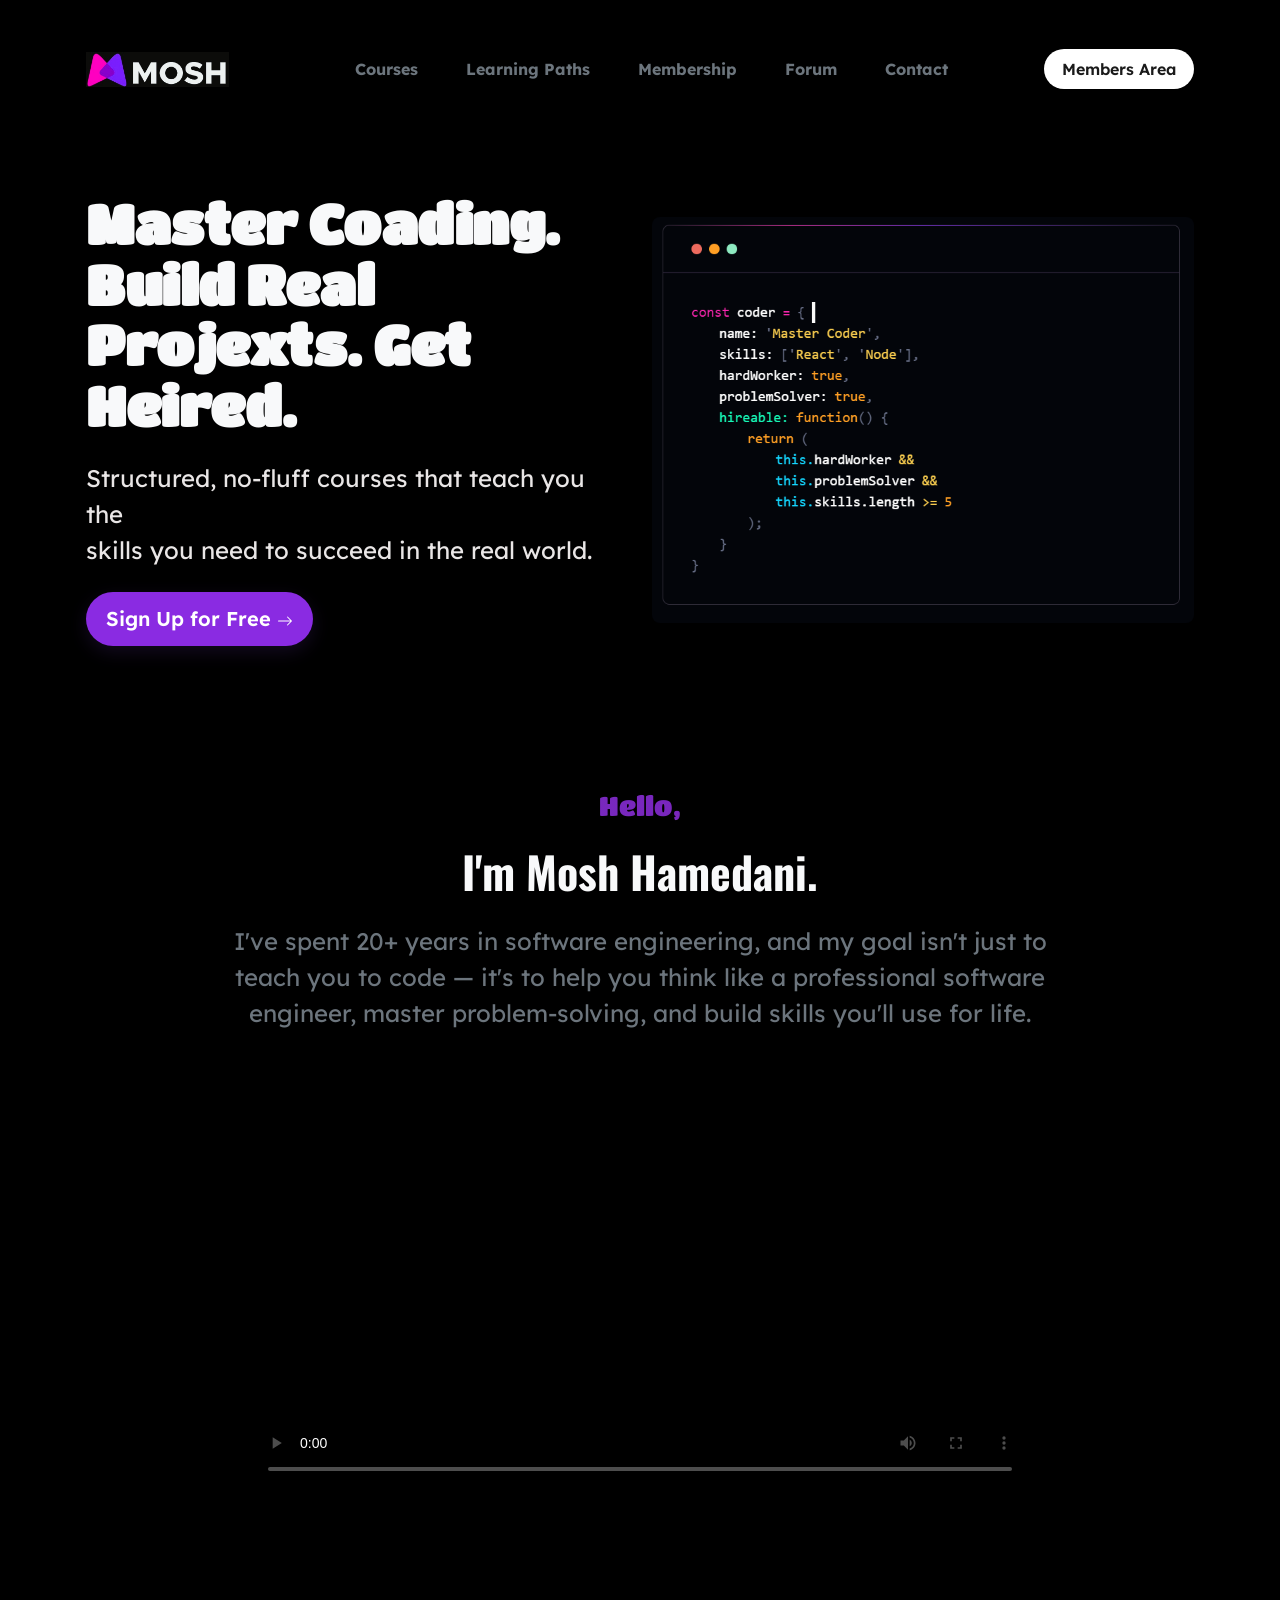
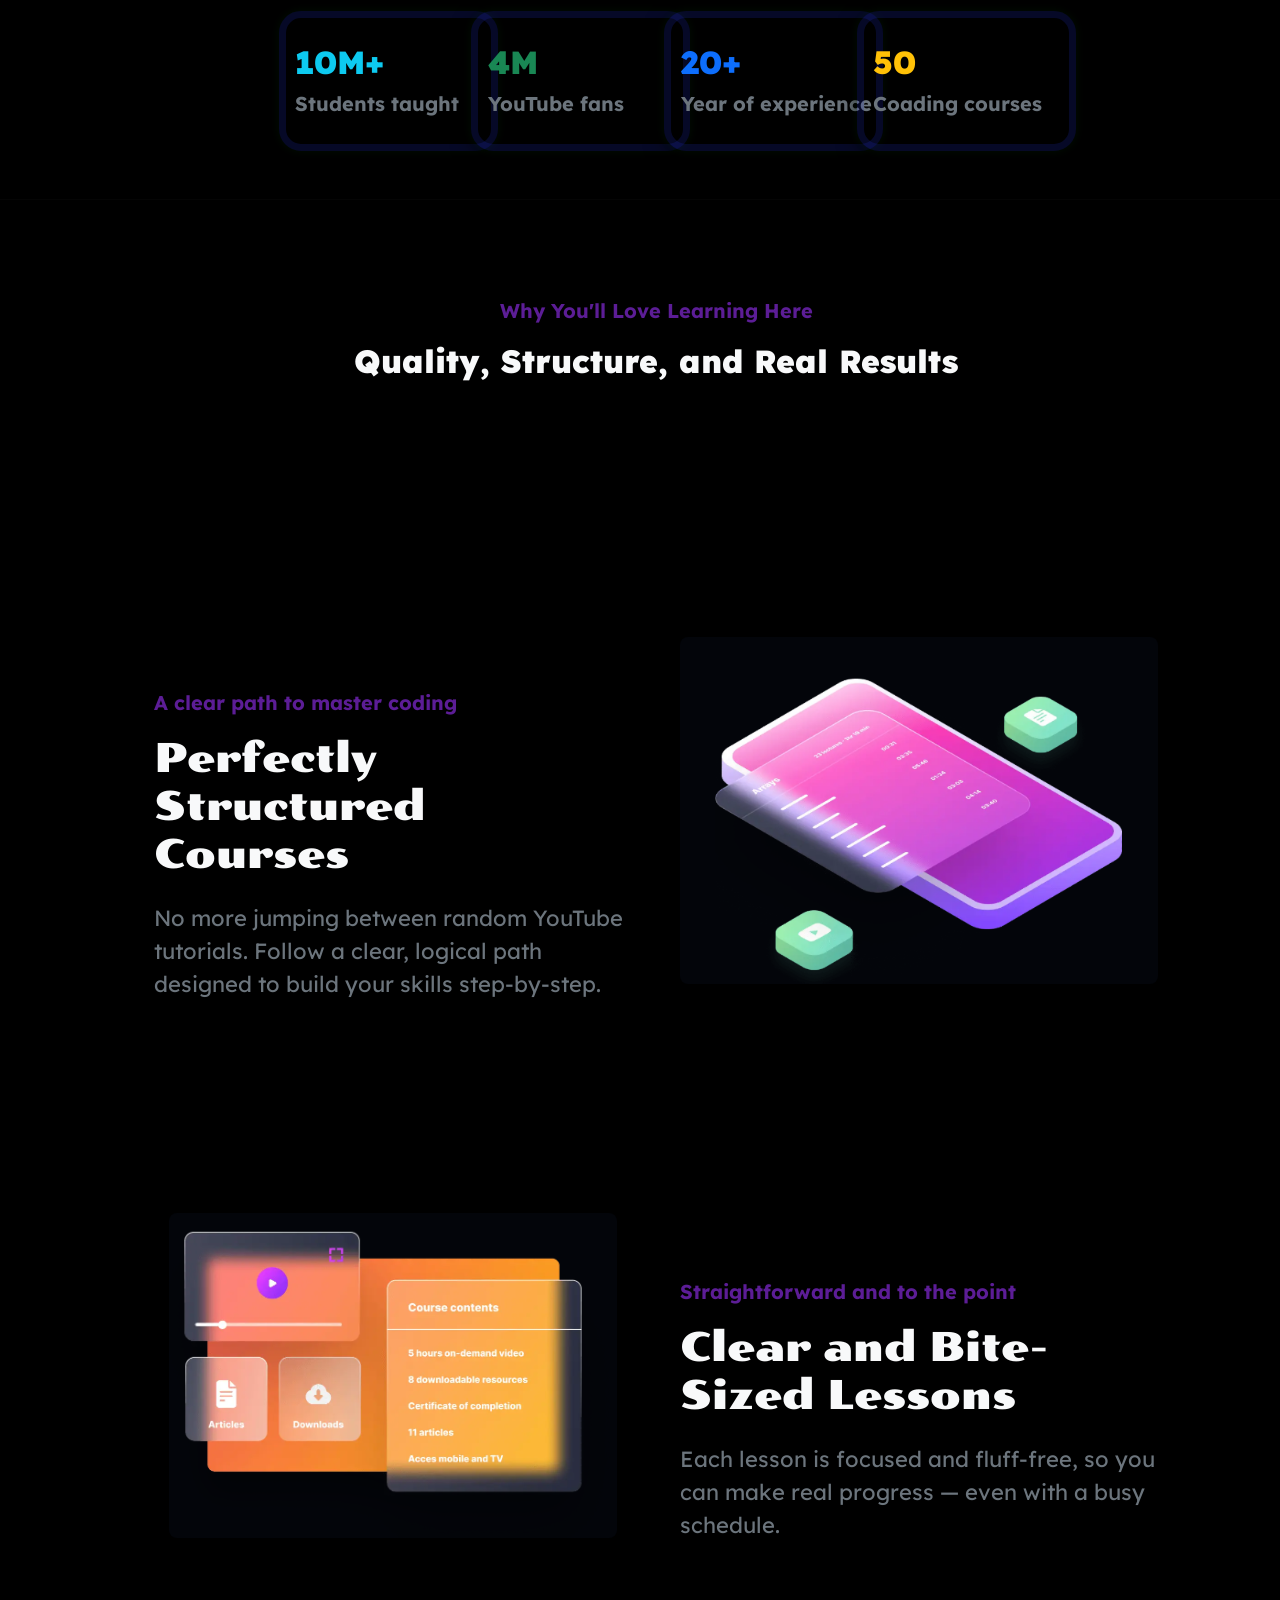
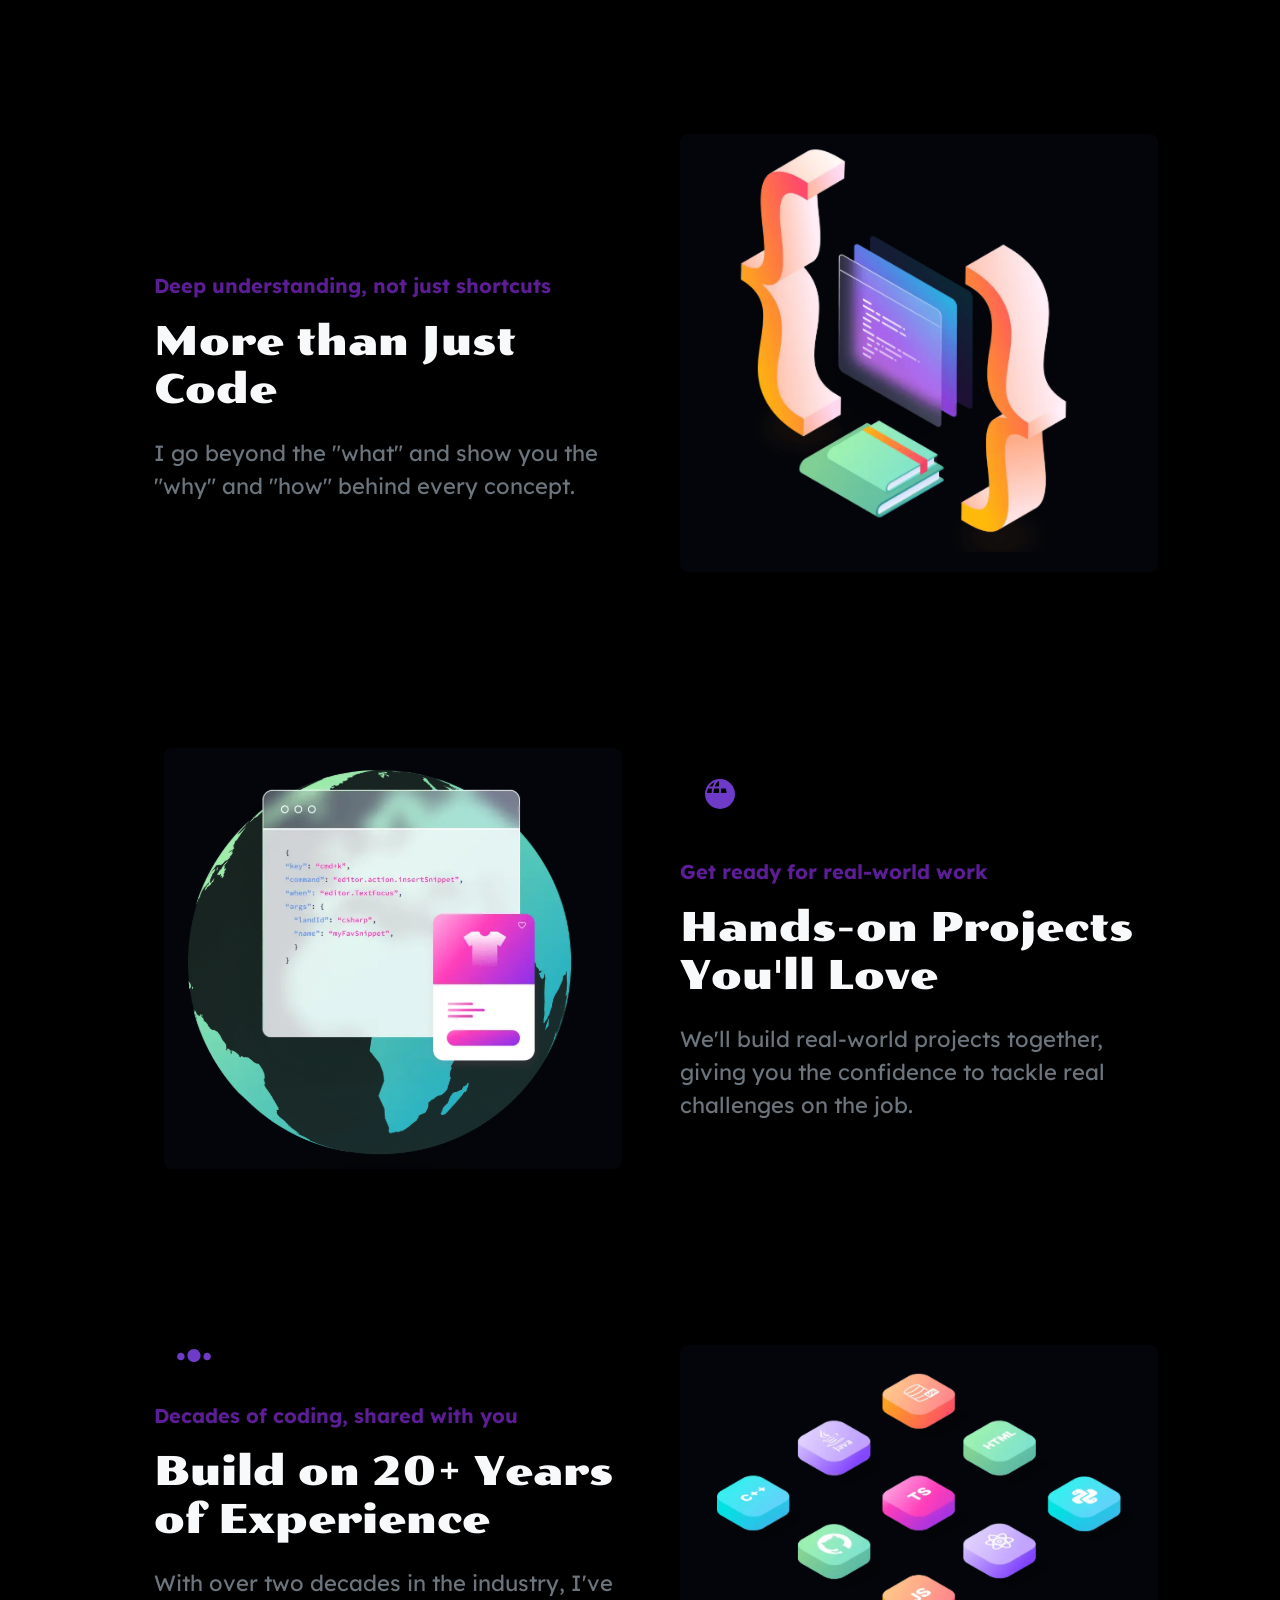
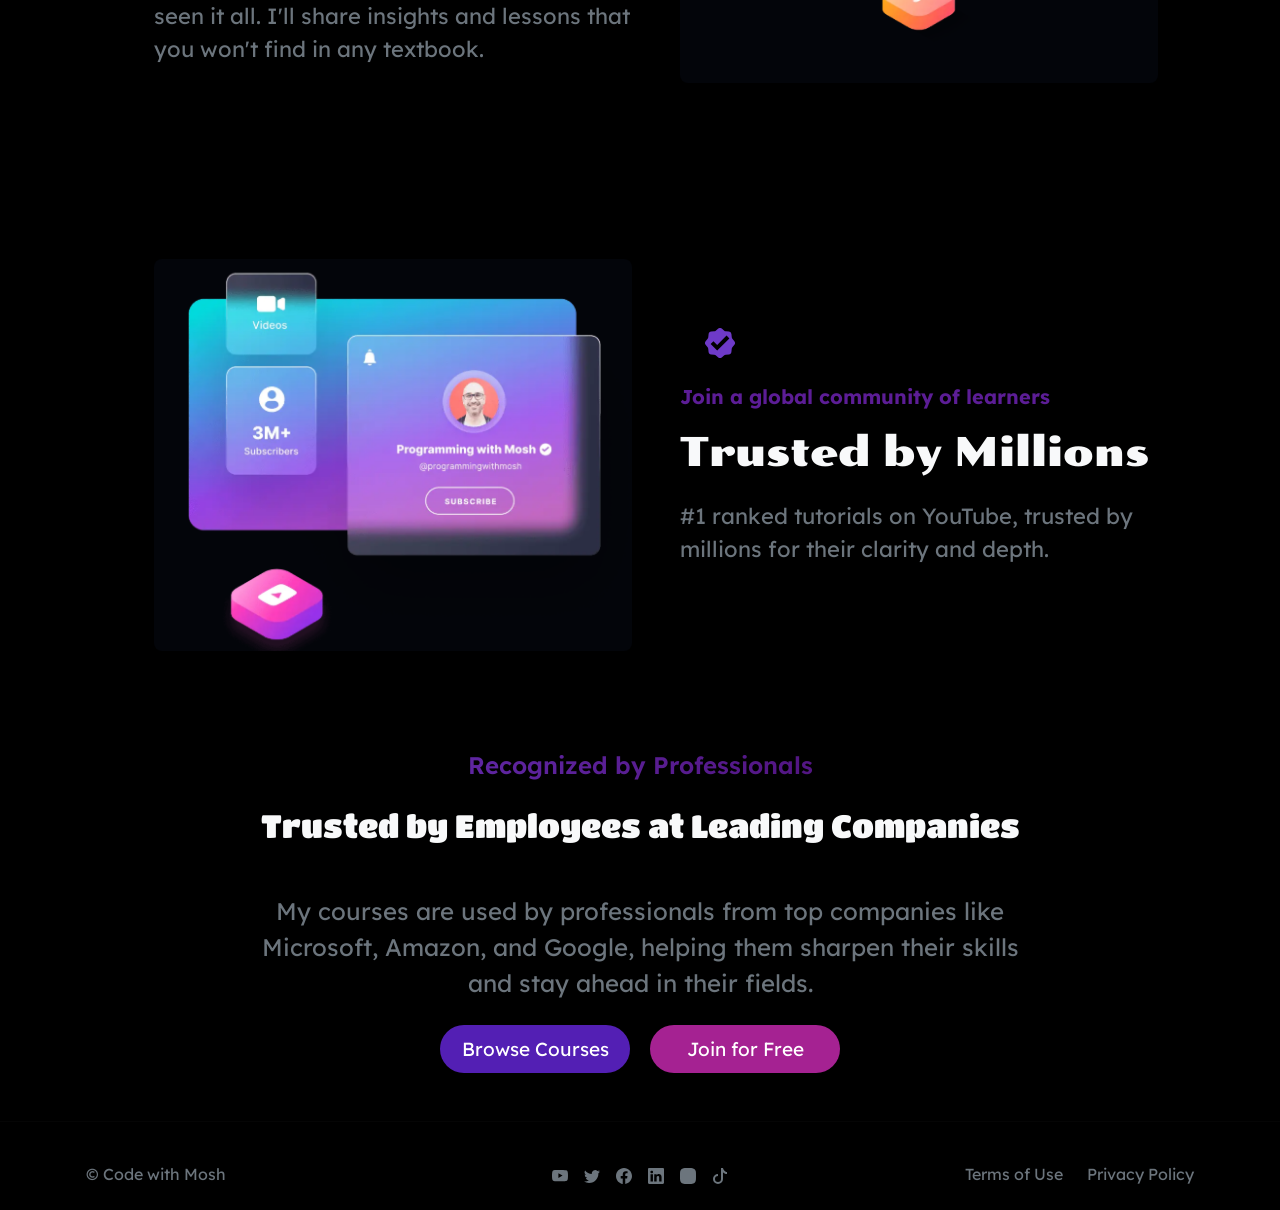
==== index.html @ 3557c69b "add features" ====
<!DOCTYPE html>
<html lang="en">
<head>
    <meta charset="utf-8" />
    <meta name="viewport" content="width=device-width, initial-scale=1" />
    <title>Code with Mosh - Clone</title>

    <link href="https://cdn.jsdelivr.net/npm/bootstrap@5.3.3/dist/css/bootstrap.min.css" rel="stylesheet" />

    <link href="https://fonts.googleapis.com/css2?family=Titan+One&family=Oswald:wght@300;400;600;700&display=swap" rel="stylesheet">
    <link rel="preconnect" href="https://fonts.googleapis.com">
    <link rel="preconnect" href="https://fonts.gstatic.com" crossorigin>
    <link href="https://fonts.googleapis.com/css2?family=Lexend:wght@100..900&display=swap" rel="stylesheet">
    <link rel="preconnect" href="https://fonts.googleapis.com">
    <link rel="preconnect" href="https://fonts.gstatic.com" crossorigin>
    <link href="https://fonts.googleapis.com/css2?family=Poller+One&display=swap" rel="stylesheet">

    <link rel="stylesheet" href="https://cdnjs.cloudflare.com/ajax/libs/animate.css/4.1.1/animate.min.css"/>

    <link rel="stylesheet" href="style.css" />
</head>
<body>
    <div class="site-wrapper">

        <header class="container pt-3">
            <div class="d-flex justify-content-between align-items-center">
                <div id="logo_div">
                    <a href="#"><img src="img/mosh_logo.jpg" alt="Mosh logo" height="35"></a>
                </div>

                <div class="d-none d-lg-flex align-items-center">
                    <nav id="nav_box" aria-label="Main navigation">
                        <ul class="nav gap-3 mb-0">
                            <li class="nav-item"><a class="nav-link text-secondary" href="#">Courses</a></li>
                            <li class="nav-item"><a class="nav-link text-secondary" href="#">Learning Paths</a></li>
                            <li class="nav-item"><a class="nav-link text-secondary" href="#">Membership</a></li>
                            <li class="nav-item"><a class="nav-link text-secondary" href="#">Forum</a></li>
                            <li class="nav-item"><a class="nav-link text-secondary" href="#">Contact</a></li>
                        </ul>
                    </nav>

                    <div class="members-col">
                        <button type="button" class="btn members-btn rounded-pill">Members Area</button>
                    </div>
                </div>

                <button class="navbar-toggler d-lg-none" type="button" data-bs-toggle="offcanvas" data-bs-target="#offcanvasNavbar" aria-controls="offcanvasNavbar" aria-label="Toggle navigation">
                    <span class="navbar-toggler-icon"></span>
                </button>
            </div>
        </header>

        <div class="offcanvas offcanvas-start" tabindex="-1" id="offcanvasNavbar" aria-labelledby="offcanvasNavbarLabel">
            <div class="offcanvas-header">
                <h5 class="offcanvas-title text-light" id="offcanvasNavbarLabel">Navigation</h5>
                <button type="button" class="btn-close btn-close-white" data-bs-dismiss="offcanvas" aria-label="Close"></button>
            </div>
            <div class="offcanvas-body">
                <ul class="navbar-nav justify-content-end flex-grow-1 pe-3">
                    <li class="nav-item"><a class="nav-link" href="#">Courses</a></li>
                    <li class="nav-item"><a class="nav-link" href="#">Learning Paths</a></li>
                    <li class="nav-item"><a class="nav-link" href="#">Membership</a></li>
                    <li class="nav-item"><a class="nav-link" href="#">Forum</a></li>
                    <li class="nav-item"><a class="nav-link" href="#">Contact</a></li>
                    <li class="nav-item mt-3">
                        <button type="button" class="btn members-btn rounded-pill w-100">Members Area</button>
                    </li>
                </ul>
            </div>
        </div>
        <main>
            <section class="container mt-5 pt-4 hero-row">
                <div class="row align-items-center">
                    <div class="col-lg-6 mb-4 mb-lg-0">
                        <h2 class="sec1-text text-light animate__animated animate__fadeInLeft">Master Coading.<br>Build Real<br>Projexts. Get<br>Heired.</h2>
                        <p class="mt-4 para1 ">Structured, no-fluff courses that teach you the <br> skills you need to succeed in the real world.</p>

                        <div class="mt-4 d-flex gap-3">
                            <button type="button" id="btn_1" class="btn btn-primary rounded-pill btn-signup">Sign Up for Free
                                <svg xmlns="http://www.w3.org/2000/svg" width="16" height="16" fill="currentColor" class="bi bi-arrow-right" viewBox="0 0 16 16" aria-hidden="true">
                                    <path fill-rule="evenodd" d="M1 8a.5.5 0 0 1 .5-.5h11.793l-3.147-3.146a.5.5 0 0 1 .708-.708l4 4a.5.5 0 0 1 0 .708l-4 4a.5.5 0 0 1-.708-.708L13.293 8.5H1.5A.5.5 0 0 1 1 8"/>
                                </svg>
                            </button>
                        </div>
                    </div>

                    <div class="col-lg-6 text-center">
                        <img src="img/code_ss.png" class="screenshot img-fluid" alt="Code screenshot">
                    </div>
                </div>
            </section>

            <section class="container my-5">
                <div class="row">
                    <div class="col">
                        <h4 class="text-center mt-5 pt-5">Hello,</h4>
                        <h1 class="text-light text-center mt-4">I'm Mosh Hamedani.</h1>
                        <p class="text-secondary text-center fs-3 mt-4 para2">I've spent 20+ years in software engineering, and my goal isn't just to <br> teach you to code — it's to help you think like a professional software <br> engineer, master problem-solving, and build skills you'll use for life.</p>

                        <div class="row mt-5 pt-4">
                            <div class="col d-flex justify-content-center">
                                <video class="promo-video" controls poster="https://res.cloudinary.com/codewithmosh/image/upload/f_auto,q_auto/v1/promo-videos/mosh-intro-poster">
                                    <source src="https://cdn.codewithmosh.com/video/upload/v1735930863/promo-videos/mosh-intro.mp4" type="video/mp4">
                                    Your browser does not support the video tag.
                                </video>
                            </div>
                        </div>

                        <div class="row mt-5 pt-4 justify-content-center stats-row g-5">
                            <div class="col-6 col-sm-4 col-md-2 text-center">
                                <div class="glow-box mx-auto">
                                    <h2 class="fs-2 mt-4 text-info">10M+</h2>
                                    <p class="fs-5 mb-4 text-secondary fw-bold">Students taught</p>
                                </div>
                            </div>

                            <div class="col-6 col-sm-4 col-md-2 text-center">
                                <div class="glow-box mx-auto">
                                    <h2 class="fs-2 mt-4 text-success">4M</h2>
                                    <p class="fs-5 mb-4  text-secondary fw-bold">YouTube fans</p>
                                </div>
                            </div>

                            <div class="col-6 col-sm-4 col-md-2 text-center">
                                <div class="glow-box mx-auto">
                                    <h2 class="fs-2 mt-4 text-primary">20+</h2>
                                    <p class="fs-6 mb-4 text-secondary fw-bold">Year of experience</p>
                                </div>
                            </div>

                            <div class="col-6 col-sm-4 col-md-2 text-center">
                                <div class="glow-box mx-auto">
                                    <h2 class="fs-2 mt-4 text-warning">50</h2>
                                    <p class="fs-6 mb-4 text-secondary fw-bold">Coading courses</p>
                                </div>
                            </div>
                        </div>
                    </div>
                </div>
            </section>

            <hr>

            <section class="container ps-5">
                <div class="content row mt-5 justify-content-evenly">
                    <div class="col-12 text-center">
                        <p class="text-center mt-5 fs-4 para-card">Why You'll Love Learning Here</p>
                        <h2 class="text-center text-light mb-5 ">Quality, Structure, and Real Results</h2>
                    </div>

                    <div class="row mt-5 pt-5 align-items-center gx-5">
                        <div class="col-md-6">
                            <svg class="icon-lg" viewBox="0 0 16 16" xmlns="http://www.w3.org/2000/svg" aria-hidden="true">
                                <path
                                    d="M2.5 3.5a.5.5 0 0 1 0-1h11a.5.5 0 0 1 0 1h-11zm2-2a.5.5 0 0 1 0-1h7a.5.5 0 0 1 0 1h-7zM0 13a1.5 1.5 0 0 0 1.5 1.5h13A1.5 1.5 0 0 0 16 13V6a1.5 1.5 0 0 0-1.5-1.5h-13A1.5 1.5 0 0 0 0 6v7zm6.258-6.437a.5.5 0 0 1 .507.013l4 2.5a.5.5 0 0 1 0 .848l-4 2.5A.5.5 0 0 1 6 12V7a.5.5 0 0 1 .258-.437z" />
                            </svg>
                            <p class="mt-4 fs-5 para-card">A clear path to master coding</p>
                            <h5 class="text-light mt-3 fs-1">Perfectly Structured Courses</h5>
                            <p class="fs-4 mt-4 text-secondary">
                                No more jumping between random YouTube tutorials. Follow a clear, logical path designed to build your skills step-by-step.
                            </p>
                        </div>

                        <div class="col-md-6 text-center">
                            <img src="img/img_1.png" alt="structured courses" class="img-fluid feature-img">
                        </div>
                    </div>

                    <div class="row mt-5 pt-5 align-items-center gx-5">
                        <div class="col-md-6 text-center">
                            <img src="img/img_2.png" alt="bite-sized lessons" class="img-fluid feature-img">
                        </div>

                        <div class="col-md-6">
                            <svg class="icon-lg" viewBox="0 0 1024 1024" xmlns="http://www.w3.org/2000/svg" aria-hidden="true">
                                <path
                                    d="M512 64C264.6 64 64 264.6 64 512s200.6 448 448 448 448-200.6 448-448S759.4 64 512 64zm176.5 585.7l-28.6 39a7.99 7.99 0 0 1-11.2 1.7L483.3 569.8a7.92 7.92 0 0 1-3.3-6.5V288c0-4.4 3.6-8 8-8h48.1c4.4 0 8 3.6 8 8v247.5l142.6 103.1c3.6 2.5 4.4 7.5 1.8 11.1z" />
                            </svg>
                            <p class="mt-4 fs-5 para-card">Straightforward and to the point</p>
                            <h5 class="text-light mt-3 fs-1">Clear and Bite-Sized Lessons</h5>
                            <p class="fs-4 mt-4 text-secondary">
                                Each lesson is focused and fluff-free, so you can make real progress — even with a busy schedule.
                            </p>
                        </div>
                    </div>

                    <div class="row mt-5 pt-5 align-items-center gx-5">
                        <div class="col-md-6">
                            <svg class="icon-lg" viewBox="0 0 512 512" xmlns="http://www.w3.org/2000/svg" aria-hidden="true">
                                <path
                                    d="M507.73 109.1c-2.24-9.03-13.54-12.09-20.12-5.51l-74.36 74.36-67.88-11.31-11.31-67.88 74.36-74.36c6.62-6.62 3.43-17.9-5.66-20.16-47.38-11.74-99.55.91-136.58 37.93-39.64 39.64-50.55 97.1-34.05 147.2L18.74 402.76c-24.99 24.99-24.99 65.51 0 90.5 24.99 24.99 65.51 24.99 90.5 0l213.21-213.21c50.12 16.71 107.47 5.68 147.37-34.22 37.07-37.07 49.7-89.32 37.91-136.73zM64 472c-13.25 0-24-10.75-24-24 0-13.26 10.75-24 24-24s24 10.74 24 24c0 13.25-10.75 24-24 24z" />
                            </svg>
                            <p class="mt-4 fs-5 para-card">Deep understanding, not just shortcuts</p>
                            <h5 class="text-light mt-3 fs-1">More than Just Code</h5>
                            <p class="fs-4 mt-4 text-secondary">
                                I go beyond the "what" and show you the "why" and "how" behind every concept.
                            </p>
                        </div>

                        <div class="col-md-6 text-center">
                            <img src="img/img_3.png" alt="understanding" class="img-fluid feature-img">
                        </div>
                    </div>

                    <div class="row mt-5 pt-5 align-items-center gx-5">
                        <div class="col-md-6 text-center">
                            <img src="img/img_4.png" alt="hands-on projects" class="img-fluid feature-img">
                        </div>

                        <div class="col-md-6">
                            <svg stroke="currentColor" style="color:rgb(110, 58, 200); width:80px; height:30px;" fill="currentColor"
                                stroke-width="0" viewBox="0 0 16 16" xmlns="http://www.w3.org/2000/svg">
                                <path
                                    d="M0 8a8 8 0 1 1 16 0A8 8 0 0 1 0 8zm7.5-6.923c-.67.204-1.335.82-1.887 1.855A7.97 7.97 0 0 0 5.145 4H7.5V1.077zM4.09 4a9.267 9.267 0 0 1 .64-1.539 6.7 6.7 0 0 1 .597-.933A7.025 7.025 0 0 0 2.255 4H4.09zm-.582 3.5c.03-.877.138-1.718.312-2.5H1.674a6.958 6.958 0 0 0-.656 2.5h2.49zM4.847 5a12.5 12.5 0 0 0-.338 2.5H7.5V5H4.847zM8.5 5v2.5h2.99a12.495 12.495 0 0 0-.337-2.5H8.5z" />
                            </svg>
                            <p class="mt-5 fs-5 para-card">Get ready for real-world work</p>
                            <h5 class="text-light mt-3 fs-1">Hands-on Projects You'll Love</h5>
                            <p class="fs-4 mt-4 text-secondary">
                                We'll build real-world projects together, giving you the confidence to tackle real challenges on the job.
                            </p>
                        </div>
                    </div>

                    <div class="row mt-5 pt-5 align-items-center gx-5">
                        <div class="col-md-6">
                            <svg stroke="currentColor" style="color:rgb(110, 58, 200); width:80px; height:30px;" fill="currentColor"
                                stroke-width="0" viewBox="0 0 640 512" xmlns="http://www.w3.org/2000/svg">
                                <path
                                    d="M96 224c35.3 0 64-28.7 64-64s-28.7-64-64-64-64 28.7-64 64 28.7 64 64 64zm448 0c35.3 0 64-28.7 64-64s-28.7-64-64-64-64 28.7-64 64 28.7 64 64 64zM320 32c61.9 0 112 50.1 112 112s-50.1 112-112 112-112-50.1-112-112S258.1 32 320 32z" />
                            </svg>
                            <p class="mt-4 fs-5 para-card">Decades of coding, shared with you</p>
                            <h5 class="text-light mt-3 fs-1">Build on 20+ Years of Experience</h5>
                            <p class="fs-4 mt-4 text-secondary">
                                With over two decades in the industry, I've seen it all. I'll share insights and lessons that you won't find in any textbook.
                            </p>
                        </div>

                        <div class="col-md-6 text-center">
                            <img src="img/img_5.png" alt="experience" class="img-fluid feature-img">
                        </div>
                    </div>

                    <div class="row mt-5 pt-5 align-items-center gx-5">
                        <div class="col-md-6 text-center">
                            <img src="img/img_6.png" alt="trusted" class="img-fluid feature-img">
                        </div>

                        <div class="col-md-6">
                            <svg stroke="currentColor" fill="currentColor" style="color:rgb(110, 58, 200); width:80px; height:30px;"
                                stroke-width="0" viewBox="0 0 16 16" xmlns="http://www.w3.org/2000/svg">
                                <path fill-rule="evenodd"
                                    d="M15.67 7.066l-1.08-1.34a1.5 1.5 0 0 1-.309-.77l-.19-1.698a1.51 1.51 0 0 0-1.329-1.33l-1.699-.19c-.3-.03-.56-.159-.78-.329L8.945.33a1.504 1.504 0 0 0-1.878 0l-1.34 1.08a1.5 1.5 0 0 1-.77.31l-1.698.19c-.7.08-1.25.63-1.33 1.329l-.19 1.699c-.03.3-.159.56-.329.78L.33 7.055a1.504 1.504 0 0 0 0 1.878l1.08 1.34c.17.22.28.48.31.77l.19 1.698c.08.7.63 1.25 1.329 1.33l1.699.19c.3.03.56.159.78.329l1.339 1.08c.55.439 1.329.439 1.878 0l1.34-1.08c.22-.17.48-.28.77-.31l1.698-.19c.7-.08 1.25-.63 1.33-1.329l.19-1.699c.03-.3.159-.56.329-.78l1.08-1.339a1.504 1.504 0 0 0 0-1.878zM6.5 12.01L3 8.51l1.5-1.5 2 2 5-5L13 5.56l-6.5 6.45z" />
                            </svg>
                            <p class="mt-4 fs-5 para-card">Join a global community of learners</p>
                            <h5 class="text-light mt-3 fs-1">Trusted by Millions</h5>
                            <p class="fs-4 mt-4 text-secondary">
                                #1 ranked tutorials on YouTube, trusted by millions for their clarity and depth.
                            </p>
                        </div>
                    </div>
                </div>
            </section>

            

            <section class="container my-5">
                <div class="row">
                    <div class="col text-center">
                        <p class="text mt-5 fs-4 prof_text">Recognized by Professionals</p>
                        <h3 class="text-light mt-4 fs-2">Trusted by Employees at Leading Companies</h3>
                        <p class="fs-4 mt-5 text-secondary">My courses are used by professionals from top companies like <br> Microsoft, Amazon, and Google, helping them sharpen their skills <br> and stay ahead in their fields.</p>

                        <div class="mt-4">
                            <button type="button" class="btn btn-lg rounded-pill btn_2">Browse Courses</button>
                            <button type="button" class="btn btn-lg rounded-pill btn_3 ms-3">Join for Free</button>
                        </div>
                    </div>
                </div>
            </section>

            <hr class="mt-5">

            <footer class="container py-4">
                <div class="row align-items-center text-center text-md-start">
                    
                    <div class="col-md-4 mb-3 mb-md-0">
                        <a href="#" class="text-secondary text-decoration-none">&copy; Code with Mosh</a>
                    </div>

                    <div class="col-md-4 d-flex justify-content-center align-items-center gap-3 mb-3 mb-md-0">
                        <a href="#" aria-label="YouTube" class="text-secondary">
                            <svg xmlns="http://www.w3.org/2000/svg" width="16" height="16" fill="currentColor" class="bi bi-youtube" viewBox="0 0 16 16">
                                <path d="M8.051 1.999h.089c.822.003 4.987.033 6.11.335a2.01 2.01 0 0 1 1.415 1.42c.101.38.172.883.22 1.402l.01.104.022.26.008.104c.065.914.073 1.77.074 1.957v.075c-.001.194-.01 1.108-.082 2.06l-.008.105-.009.104c-.05.572-.124 1.14-.235 1.558a2.01 2.01 0 0 1-1.415 1.42c-1.16.312-5.569.334-6.18.335h-.142c-.309 0-1.587-.006-2.927-.052l-.17-.006-.087-.004-.171-.007-.171-.007c-1.11-.049-2.167-.128-2.654-.26a2.01 2.01 0 0 1-1.415-1.419c-.111-.417-.185-.986-.235-1.558L.09 9.82l-.008-.104A31 31 0 0 1 0 7.68v-.123c.002-.215.01-.958.064-1.778l.007-.103.003-.052.008-.104.022-.26.01-.104c.048-.519.119-1.023.22-1.402a2.01 2.01 0 0 1 1.415-1.42c.487-.13 1.544-.21 2.654-.26l.17-.007.172-.006.086-.003.171-.007A100 100 0 0 1 7.858 2zM6.4 5.209v4.818l4.157-2.408z"/>
                            </svg>
                        </a>

                        <a href="#" aria-label="Twitter" class="text-secondary">
                            <svg xmlns="http://www.w3.org/2000/svg" width="16" height="16" fill="currentColor" class="bi bi-twitter" viewBox="0 0 16 16">
                                <path d="M5.026 15c6.038 0 9.341-5.003 9.341-9.334q.002-.211-.006-.422A6.7 6.7 0 0 0 16 3.542a6.7 6.7 0 0 1-1.889.518 3.3 3.3 0 0 0 1.447-1.817 6.5 6.5 0 0 1-2.087.793A3.286 3.286 0 0 0 7.875 6.03a9.32 9.32 0 0 1-6.767-3.429 3.29 3.29 0 0 0 1.018 4.382A3.3 3.3 0 0 1 .64 6.575v.045a3.29 3.29 0 0 0 2.632 3.218 3.2 3.2 0 0 1-.865.115 3 3 0 0 1-.614-.057 3.28 3.28 0 0 0 3.067 2.277A6.6 6.6 0 0 1 .78 13.58a6 6 0 0 1-.78-.045A9.34 9.34 0 0 0 5.026 15"/>
                            </svg>
                        </a>

                        <a href="#" aria-label="Facebook" class="text-secondary">
                            <svg xmlns="http://www.w3.org/2000/svg" width="16" height="16" fill="currentColor" class="bi bi-facebook" viewBox="0 0 16 16">
                                <path d="M16 8.049c0-4.446-3.582-8.05-8-8.05C3.58 0-.002 3.603-.002 8.05c0 4.017 2.926 7.347 6.75 7.951v-5.625h-2.03V8.05H6.75V6.275c0-2.017 1.195-3.131 3.022-3.131.876 0 1.791.157 1.791.157v1.98h-1.009c-.993 0-1.303.621-1.303 1.258v1.51h2.218l-.354 2.326H9.25V16c3.824-.604 6.75-3.934 6.75-7.951"/>
                            </svg>
                        </a>

                        <a href="#" aria-label="LinkedIn" class="text-secondary">
                            <svg xmlns="http://www.w3.org/2000/svg" width="16" height="16" fill="currentColor" class="bi bi-linkedin" viewBox="0 0 16 16">
                                <path d="M0 1.146C0 .513.526 0 1.175 0h13.65C15.474 0 16 .513 16 1.146v13.708c0 .633-.526 1.146-1.175 1.146H1.175C.526 16 0 15.487 0 14.854zm4.943 12.248V6.169H2.542v7.225zm-1.2-8.212c.837 0 1.358-.554 1.358-1.248-.015-.709-.52-1.248-1.342-1.248S2.4 3.226 2.4 3.934c0 .694.521 1.248 1.327 1.248zm4.908 8.212V9.359c0-.216.016-.432.08-.586.173-.431.568-.878 1.232-.878.869 0 1.216.662 1.216 1.634v3.865h2.401V9.25c0-2.22-1.184-3.252-2.764-3.252-1.274 0-1.845.7-2.165 1.193v.025h-.016l.016-.025V6.169h-2.4c.03.678 0 7.225 0 7.225z"/>
                            </svg>
                        </a>

                        <a href="#" aria-label="Instagram" class="text-secondary">
                            <svg xmlns="http://www.w3.org/2000/svg" width="16" height="16" fill="currentColor" class="bi bi-instagram" viewBox="0 0 16 16">
                                <path d="M8 0C5.829 0 5.556.01 4.703.048 3.85.088 3.269.222 2.76.42a3.9 3.9 0 0 0-1.417.923A3.9 3.9 0 0 0 .42 2.76C.222 3.268.087 3.85.048 4.7.01 5.555 0 5.827 0 8.001c0 2.172.01 2.444.048 3.297.04.852.174 1.433.372 1.942.205.526.478.972.923 1.417.444.445.89.719 1.416.923.51.198 1.09.333 1.942.372C5.555 15.99 5.827 16 8 16s2.444-.01 3.298-.048c.851-.04 1.434-.174 1.943-.372a3.9 3.9 0 0 0 1.416-.923c.445-.445.718-.891.923-1.417.197-.509.332-1.09.372-1.942C15.99 10.445 16 10.173 16 8s-.01-2.445-.048-3.299c-.04-.851-.175-1.433-.372-1.941a3.9 3.9 0 0 0-.923-1.417A3.9 3.9 0 0 0 13.24.42c-.51-.198-1.092-.333-1.943-.372C10.443.01 10.172 0 7.998 0z"/>
                            </svg>
                        </a>

                        <a href="#" aria-label="TikTok" class="text-secondary">
                            <svg xmlns="http://www.w3.org/2000/svg" width="16" height="16" fill="currentColor" class="bi bi-tiktok" viewBox="0 0 16 16">
                                <path d="M9 0h1.98c.144.715.54 1.617 1.235 2.512C12.895 3.389 13.797 4 15 4v2c-1.753 0-3.07-.814-4-1.829V11a5 5 0 1 1-5-5v2a3 3 0 1 0 3 3z"/>
                            </svg>
                        </a>
                    </div>

                    <div class="col-md-4 d-flex justify-content-center justify-content-md-end gap-4 footer-links">
                        <a href="#" class="text-secondary text-decoration-none">Terms of Use</a>
                        <a href="#" class="text-secondary text-decoration-none">Privacy Policy</a>
                    </div>

                </div>
            </footer>


        </main>
    </div>

    <script src="https://cdn.jsdelivr.net/npm/bootstrap@5.3.3/dist/js/bootstrap.bundle.min.js"></script>
</body>
</html>
---- style.css ----
* {
  box-sizing: border-box;
  margin: 0;
  padding: 0;
}

:root {
  --bg: #000;
  --muted: #9a9a9a;
  --accent: #6e3ac8;
  --accent-2: #00ffff;
  --btn-1: blueviolet;
  --text: #ffffff;
}

body {
  background-color: var(--bg);
  color: var(--text);
  line-height: 1.5;
  -webkit-font-smoothing: antialiased;
  -moz-osx-font-smoothing: grayscale;
  overflow-x: hidden;
  animation: fadeIn 1s ease-in-out;
  font-family: "Lexend", sans-serif;
}

.container {
  padding-left: 1rem;
  padding-right: 1rem;
}

header.container {
  padding-top: 1.5rem !important;
}

#logo_div {
  height: 90px;
  display: flex;
  align-items: center;
  animation: slideDown 1s ease-in-out;
}

#nav_box .nav-link {
  color: #c9c0c0;
  text-decoration: none;
  font-weight: 700;
  position: relative;
  transition: color 0.3s ease;
  animation: fadeIn 1.2s ease-in-out;
}

#nav_box .nav-link::after {
  content: "";
  position: absolute;
  left: 0;
  bottom: -4px;
  width: 0%;
  height: 2px;
  background-color: #00ffff;
  transition: width 0.3s ease;
  box-shadow: 0 0 8px #00ffff;
}

#nav_box .nav-link:hover {
  color: #e0f0f0;
  text-shadow: 0 0 8px #00ffff;
}

#nav_box .nav-link:hover::after {
  width: 100%;
}

.members-col {
  margin-left: 80px;
  display: flex;
  justify-content: flex-end;
  align-items: center;
}

.members-btn {
  background: #fff;
  color: #1a1a1a;
  border: none;
  padding: 8px 18px;
  font-weight: 600;
  border-radius: 6px;
  transition: all 0.3s ease;
}

.members-btn:hover {
  background-color: var(--btn-1);
  color: #fff;
  transform: translateY(-3px);
  box-shadow: 0 6px 18px rgba(106, 58, 175, 0.4);
}

/* --- Mobile Nav Toggle (Appears below 992px) --- */
.navbar-toggler {
  border-color: rgba(255, 255, 255, 0.1);
}
.navbar-toggler-icon {
  background-image: url("data:image/svg+xml,%3csvg xmlns='http://www.w3.org/2000/svg' viewBox='0 0 30 30'%3e%3cpath stroke='rgba%28255, 255, 255, 0.5%29' stroke-linecap='round' stroke-miterlimit='10' stroke-width='2' d='M4 7h22M4 15h22M4 23h22'/%3e%3c/svg%3e");
}
/* Style for offcanvas menu on mobile */
.offcanvas {
  background-color: var(--bg);
  border-right: 1px solid rgba(255, 255, 255, 0.1);
}
.offcanvas-header {
  border-bottom: 1px solid rgba(255, 255, 255, 0.1);
}
.offcanvas-body .nav-link {
  font-size: 1.25rem;
  padding: 0.75rem 0;
  color: #c9c0c0;
}
.offcanvas-body .nav-link:hover {
  color: var(--accent-2);
}


/* ---------- Hero ---------- */
.hero-row {
  padding-top: 2rem !important; 
}

.sec1-text {
  /* Using clamp for responsive font size: min 30px, ideal 7vw, max 55px */
  font-size: clamp(30px, 7vw, 55px);
  font-family: "Titan One", sans-serif;
  line-height: 1.1;
  letter-spacing: -0.5px;
  /* Adjusting align on small screens */
  text-align: center;
}
/* Override alignment for larger screens */
@media (min-width: 992px) {
  .sec1-text {
    text-align: left;
  }
}

.para1 {
  color: rgb(233, 230, 230);
  /* Using clamp for responsive font size: min 18px, ideal 2vw, max 24px */
  font-size: clamp(18px, 2vw, 24px);
  animation: fadeInUp 1.4s ease-in-out;
  max-width: 700px;
  /* Adjusting align on small screens */
  text-align: center;
  margin: 0.5rem auto 1rem auto; /* Center on mobile */
}
/* Override alignment for larger screens */
@media (min-width: 992px) {
  .para1 {
    text-align: left;
    margin-left: 0;
    margin-right: 0;
  }
}

/* Center buttons on small screens */
.hero-row .d-flex.gap-3 {
  justify-content: center;
}
@media (min-width: 992px) {
  .hero-row .d-flex.gap-3 {
    justify-content: flex-start;
  }
}


#btn_1,
.btn-signup {
  background-color: var(--btn-1);
  color: #fff;
  border: none;
  padding: 12px 20px;
  font-weight: 600;
  border-radius: 6px;
  box-shadow: 0 6px 18px rgba(106, 58, 175, 0.18);
  transition: transform 0.18s ease, box-shadow 0.18s ease;
  font-size: clamp(16px, 4vw, 20px); /* Responsive button text */
}

#btn_1:hover,
.btn-signup:hover {
  transform: translateY(-3px);
  box-shadow: 0 14px 30px rgba(106, 58, 175, 0.28);
}

/* ---------- Screenshot Image ---------- */
.screenshot {
  max-width: 100%;
  height: auto;
  border-radius: 8px;
  box-shadow: 0 8px 30px rgba(0, 0, 0, 0.6);
  animation: floatImg 5s ease-in-out infinite;
  margin-top: 2rem; /* Add space between text and image on mobile */
}
@media (min-width: 992px) {
    .screenshot {
        margin-top: 0;
    }
}

/* floating animation */
@keyframes floatImg {
  0%, 100% { transform: translateY(0px); }
  50% { transform: translateY(-10px); }
}

/* ---------- Headings ---------- */
h4 {
  background: linear-gradient(to right, #6d38c4, #8416b6);
  -webkit-background-clip: text;
  -webkit-text-fill-color: transparent;
  font-family: "Titan One", sans-serif;
  /* Responsive h4 */
  font-size: clamp(20px, 4vw, 27px);
  animation: fadeIn 1.2s ease-in-out;
}

h1 {
  /* Responsive h1 */
  font-size: clamp(32px, 5vw, 44px);
  font-weight: 800;
  font-family: "Oswald", sans-serif;
  animation: fadeInUp 1s ease-in-out;
}

.para2 {
  /* Responsive para2 */
  font-size: clamp(18px, 2.5vw, 24px) !important;
}

/* ---------- Video ---------- */
.promo-video {
  width: 90%; /* Increased size on small screens */
  max-width: 900px;
  height: auto;
  border-radius: 8px;
  box-shadow: 0 12px 40px rgba(0, 0, 0, 0.6);
  animation: fadeInUp 1.2s ease-in-out;
}
@media (min-width: 992px) {
    .promo-video {
        width: 70%; /* Back to 70% on larger screens */
    }
}


/* ---------- Glow Boxes (Stats) ---------- */
.stats-row {
  --bs-gutter-x: 1.5rem; /* Reduce gutter for small devices */
  --bs-gutter-y: 2rem;
}
@media (min-width: 768px) {
    .stats-row {
        --bs-gutter-x: 3rem; /* Increase gutter for medium devices */
        --bs-gutter-y: 3rem;
    }
}
@media (min-width: 992px) {
    .stats-row {
        --bs-gutter-x: 3rem; /* Maintain large gutter */
        --bs-gutter-y: 3rem;
    }
}


.glow-box {
  width: 100%; /* Full width in its column on mobile */
  height: 130px;
  border-radius: 18px;
  border: 4px solid rgba(33, 162, 89, 0.2);
  box-shadow: 0 0 10px rgba(0, 255, 38, 0.06), 0 6px 20px rgba(0, 0, 0, 0.6);
  display: flex;
  flex-direction: column;
  justify-content: center;
  align-items: flex-start;
  padding-left: 1.5rem; /* Reduced padding for smaller boxes */
  transition: all 0.4s ease;
}
/* Revert to desktop size/style on larger screens */
@media (min-width: 768px) {
    .glow-box {
        width: 219px;
        height: 140px;
        border-radius: 22px;
        border: 7px solid rgba(33, 49, 196, 0.2);
        padding-left: 0.6rem;
    }
}


.glow-box h2 {
    font-size: clamp(24px, 4vw, 32px) !important;
    margin-top: 0.5rem !important;
}

.glow-box p {
    font-size: clamp(14px, 2.5vw, 20px) !important;
    margin-bottom: 0.5rem !important;
}

.glow-box:hover {
  animation: glowPulse 0.8s ease-in-out forwards;
}

@keyframes glowPulse {
  0% {
    box-shadow: 0 0 8px rgba(0, 255, 255, 0.08), 0 6px 18px rgba(0, 0, 0, 0.5);
    transform: translateY(0);
  }
  100% {
    box-shadow: 0 0 28px rgba(0, 255, 255, 0.22), 0 12px 40px rgba(0, 0, 0, 0.55);
    transform: translateY(-6px);
  }
}

/* ---------- Buttons CTA ---------- */
.btn_2, .btn_3 {
  /* Responsive button font size */
  font-size: clamp(16px, 3.5vw, 19px);
  width: clamp(140px, 40%, 190px); /* Responsive width: min 140px, max 180px */
  color: #fff;
  border: none;
  padding: 10px 18px;
  border-radius: 6px;
  transition: transform .18s ease, box-shadow .18s ease;
}

.btn_2 {
  background-color: rgb(83, 31, 180);
}
.btn_3 {
  background-color: rgb(165, 34, 146);
}

.btn_2:hover {
  transform: translateY(-3px);
  background-color: #6d38c4;
  box-shadow: 0 6px 18px rgba(106, 58, 175, 0.4);
}
.btn_3:hover {
  transform: translateY(-3px);
  background-color: rgb(197, 34, 172);
  box-shadow: 0 6px 18px rgba(197, 34, 172, 0.4);
}
/* Adjust margin for mobile button stacking */
@media (max-width: 576px) {
    .btn_2, .btn_3 {
        width: 100%;
    }
    .btn_3 {
        margin-left: 0 !important;
        margin-top: 10px; /* Space between stacked buttons */
    }
    .my-5 .col .mt-4 {
        display: flex;
        flex-direction: column;
        align-items: center;
    }
}


/* ---------- Content / Features ---------- */
.content {
    /* Use gap for spacing between rows/cols on small screens */
    row-gap: 5rem;
}

.ps-5 {
    padding-left: 1rem !important; /* Reduce excessive left padding */
}
@media (min-width: 768px) {
    .ps-5 {
        padding-left: 3rem !important;
    }
}

.para-card {
  color: rgb(92, 29, 150);
  animation: fadeInUp 1.4s ease-in-out;
  font-weight: 700;
  /* Responsive font size */
  font-size: clamp(16px, 2vw, 20px) !important;
}

h2 {
  font-family: "Lexend", sans-serif;
  font-weight: 900;
}
h5 {
  font-family: "Poller One", sans-serif;
  /* Responsive h5 */
  font-size: clamp(28px, 4vw, 40px) !important;
}
.prof_text {
  background: linear-gradient(to right, #6d38c4, #440360);
  -webkit-background-clip: text;
  -webkit-text-fill-color: transparent;
  font-weight: 600;
}
h3 {
  font-weight: 400;
  font-family: "Titan One", sans-serif;
  /* Responsive h3 */
  font-size: clamp(24px, 4vw, 32px);
}
/* Responsive feature text */
.row .col-md-6 p.fs-4 {
    font-size: clamp(16px, 2.5vw, 22px) !important;
}

.feature-img {
  max-width: 100%;
  border-radius: 8px;
  box-shadow: 0 10px 30px rgba(0, 0, 0, 0.6);
  animation: floatImg 6s ease-in-out infinite;
  margin-top: 2rem; /* Add margin on mobile when image is on top */
}

/* Reverse order for even rows on smaller screens for better flow */
@media (max-width: 767.98px) {
    /* Feature 2, 4, 6 - the rows where the image is first on desktop */
    .content > .row:nth-child(even) .col-md-6:first-child {
        order: 2;
    }
    .content > .row:nth-child(even) .col-md-6:last-child {
        order: 1;
    }
    .feature-img {
        margin-top: 0; /* Remove margin when image is on the bottom */
        margin-bottom: 2rem;
    }
}
@media (min-width: 768px) {
    .feature-img {
        margin-top: 0;
    }
}

/* icons */
.icon-lg {
  color: rgb(110, 58, 200);
  width: clamp(40px, 8vw, 60px); /* Responsive icon size */
  height: clamp(40px, 8vw, 60px);
  transition: transform 0.5s ease, filter 0.5s ease;
  animation: fadeIn 1.4s ease-in-out;
}

.icon-lg:hover {
  transform: scale(1.1) rotate(10deg);
  filter: drop-shadow(0 0 10px rgba(110, 58, 200, 0.7));
}

/* hr */
hr {
  opacity: 0.5;
  color: darkgray;
  width: 100%;
  margin-top: 40px;
  border: none;
  height: 1px;
  background: rgba(255,255,255,0.04);
}

/* footer */
.footer-links {
    flex-direction: column;
    align-items: center;
    gap: 0.5rem !important;
}
@media (min-width: 768px) {
    .footer-links {
        flex-direction: row;
        align-items: center;
        gap: 1.5rem !important;
    }
}

footer a {
  color: var(--muted);
  text-decoration: none;
  transition: color 0.3s ease;
}

footer a:hover {
  color: #fff;
}

/* ---------- Animations (Unchanged) ---------- */
@keyframes fadeIn {
  0% { opacity: 0; transform: translateY(10px); }
  100% { opacity: 1; transform: translateY(0); }
}
@keyframes fadeInUp {
  0% { opacity: 0; transform: translateY(40px); }
  100% { opacity: 1; transform: translateY(0); }
}
@keyframes slideDown {
  0% { transform: translateY(-30px); opacity: 0; }
  100% { transform: translateY(0); opacity: 1; }
}

/* ---------- Media Queries (Cleaned up) ---------- */

/* Tablets / Medium Devices (Bootstrap md breakpoint) */
@media (max-width: 991.98px) {
    /* Main Nav is hidden, replaced by button */
    #nav_box {
        display: none !important;
    }
    /* Logo and Button for Header */
    header .d-flex {
        justify-content: space-between;
    }
    .members-col {
        margin-left: 0;
        /* Hiding member button on small screens to reduce clutter, relying on offcanvas */
        display: none !important; 
    }
}

/* Small Devices (Bootstrap sm breakpoint) */
@media (max-width: 575.98px) {
    /* Footer stacking */
    .footer-links {
        justify-content: center !important;
    }
    /* Logo position */
    #logo_div {
        justify-content: center;
    }
    .hero-row .d-flex.gap-3 {
        flex-direction: column;
        gap: 10px !important;
    }
}
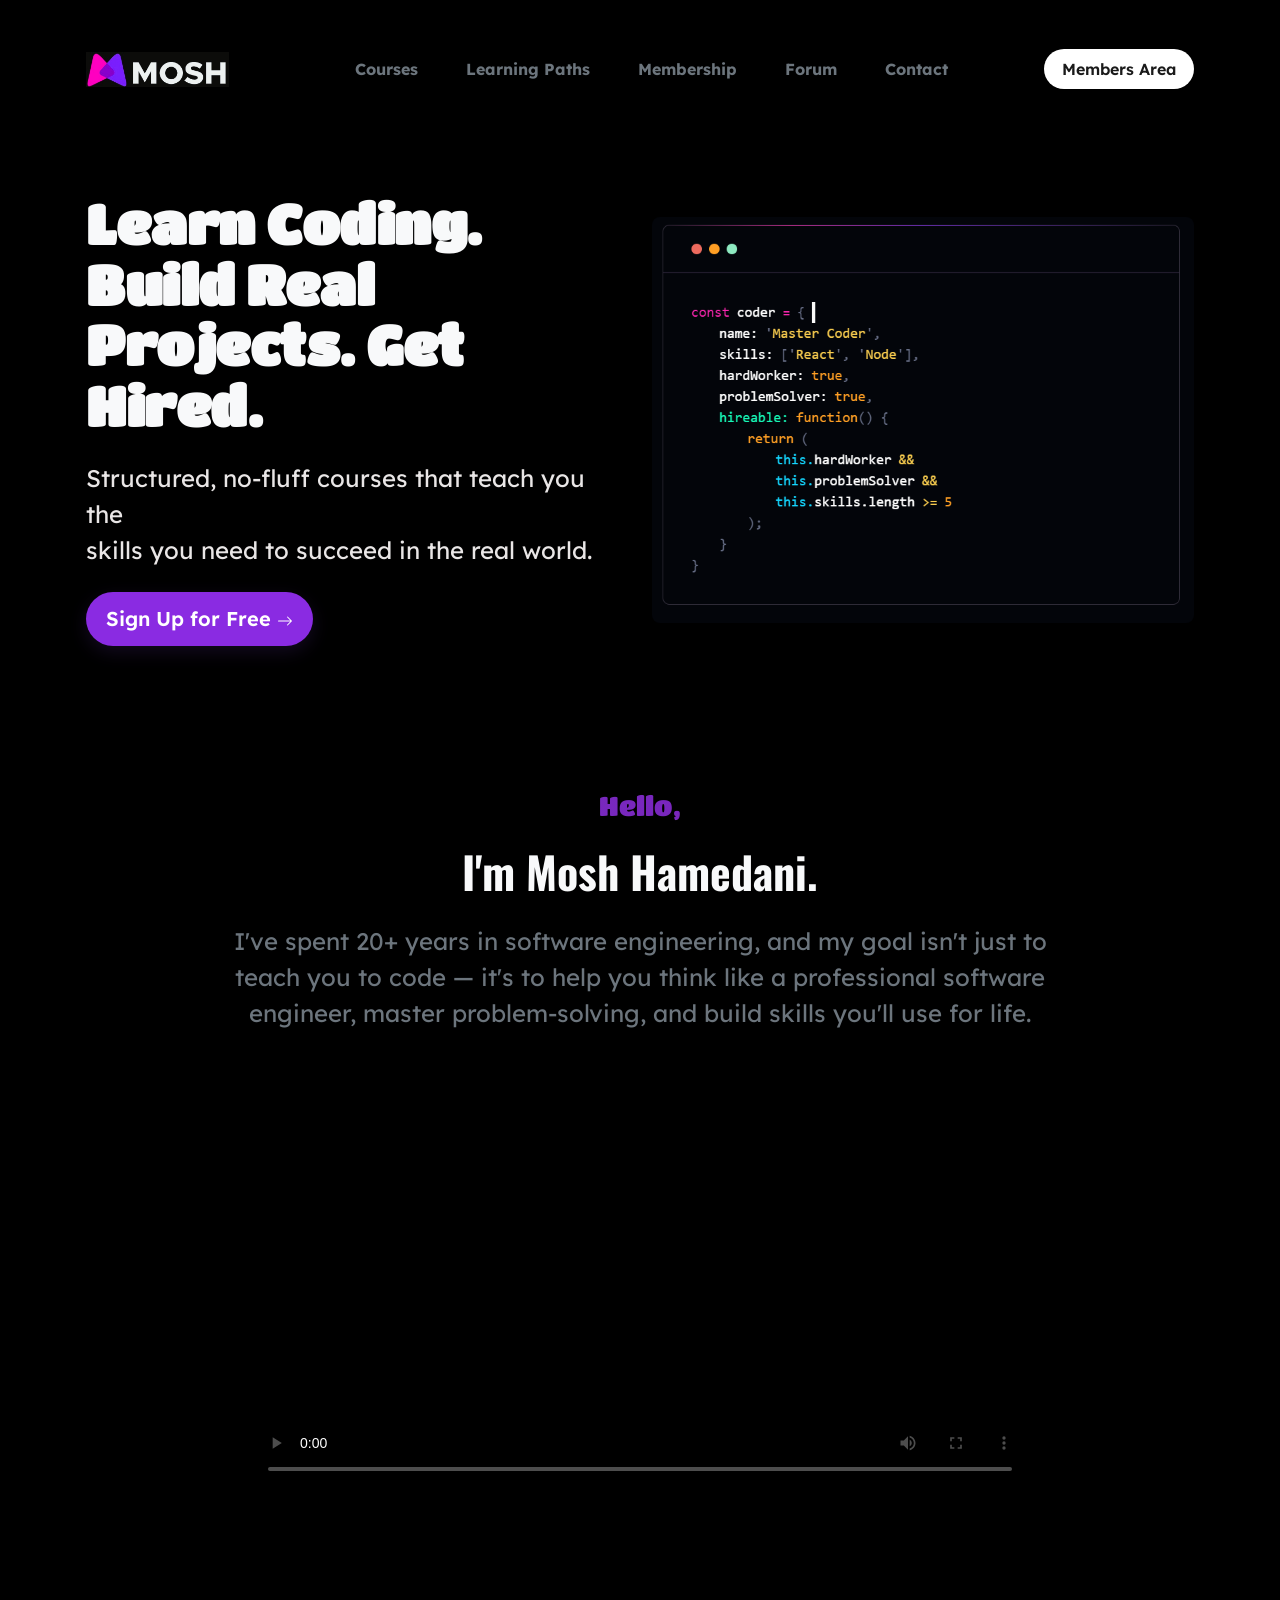
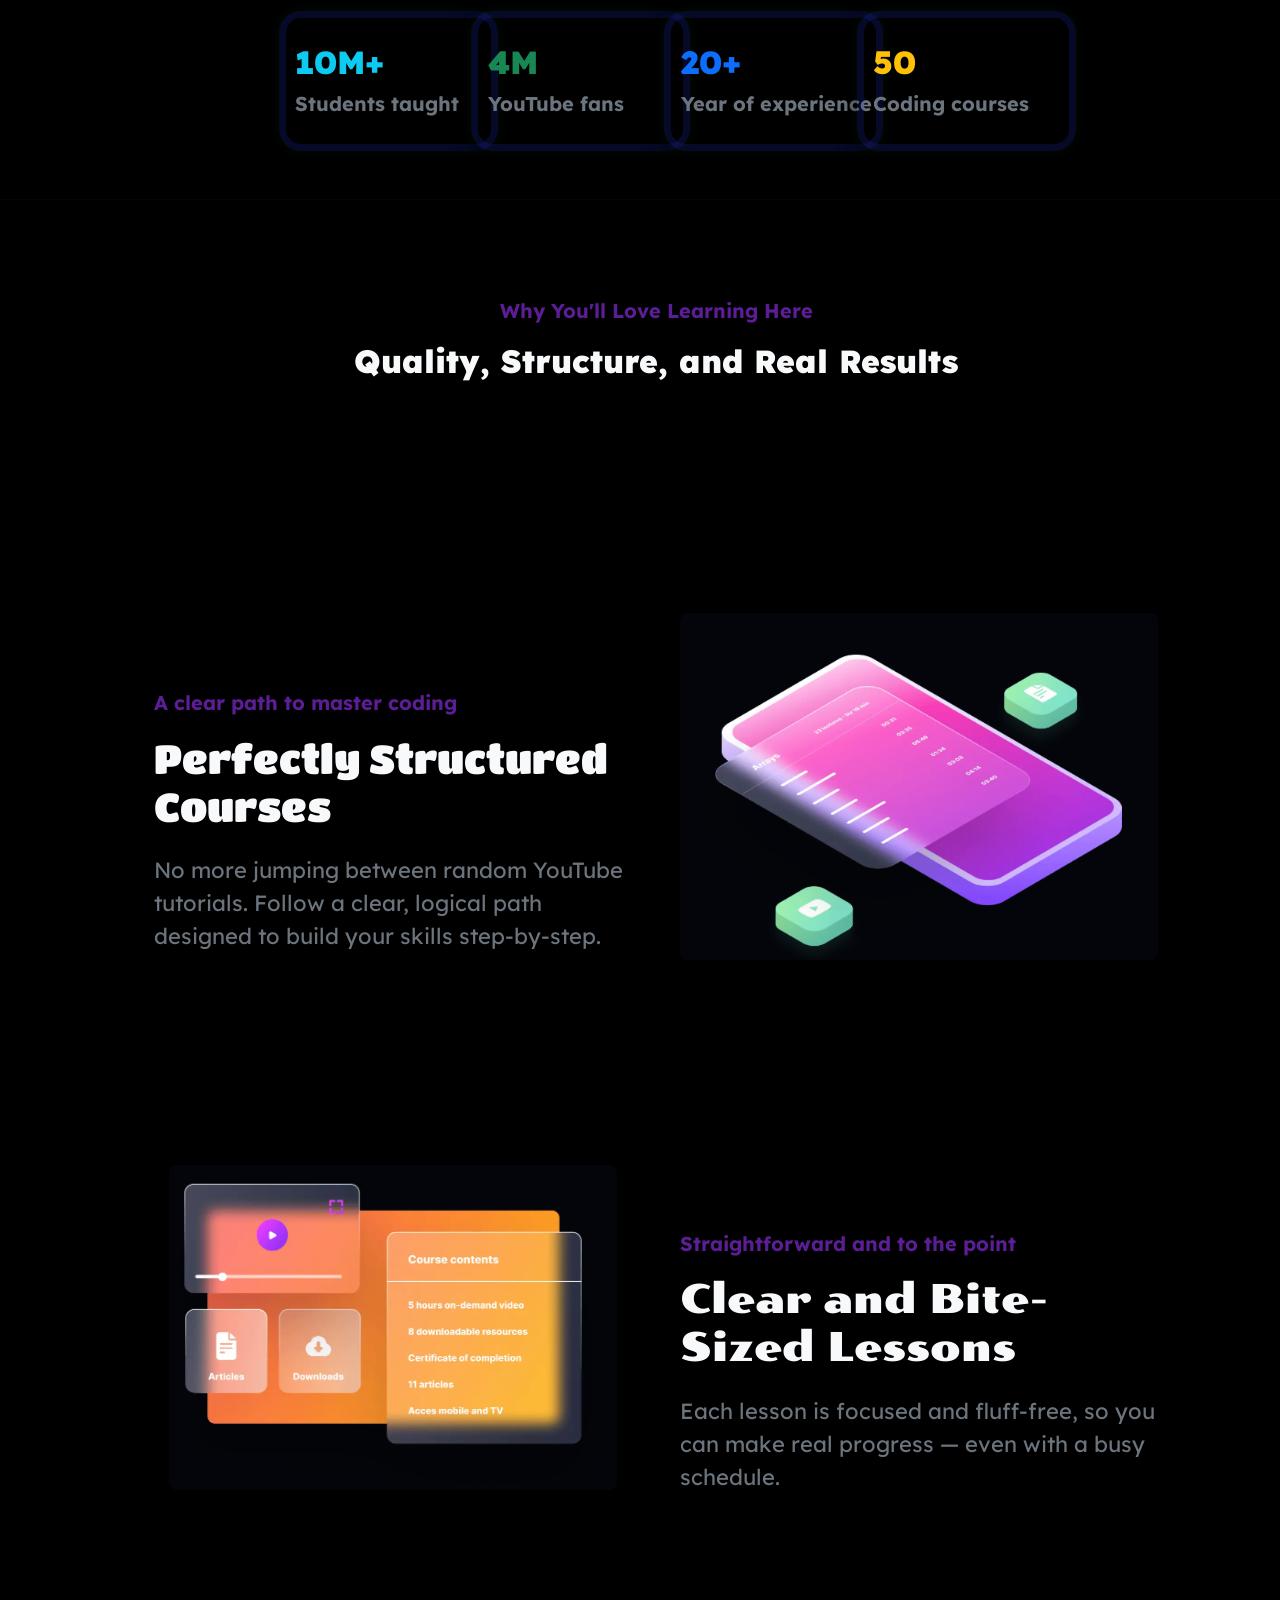
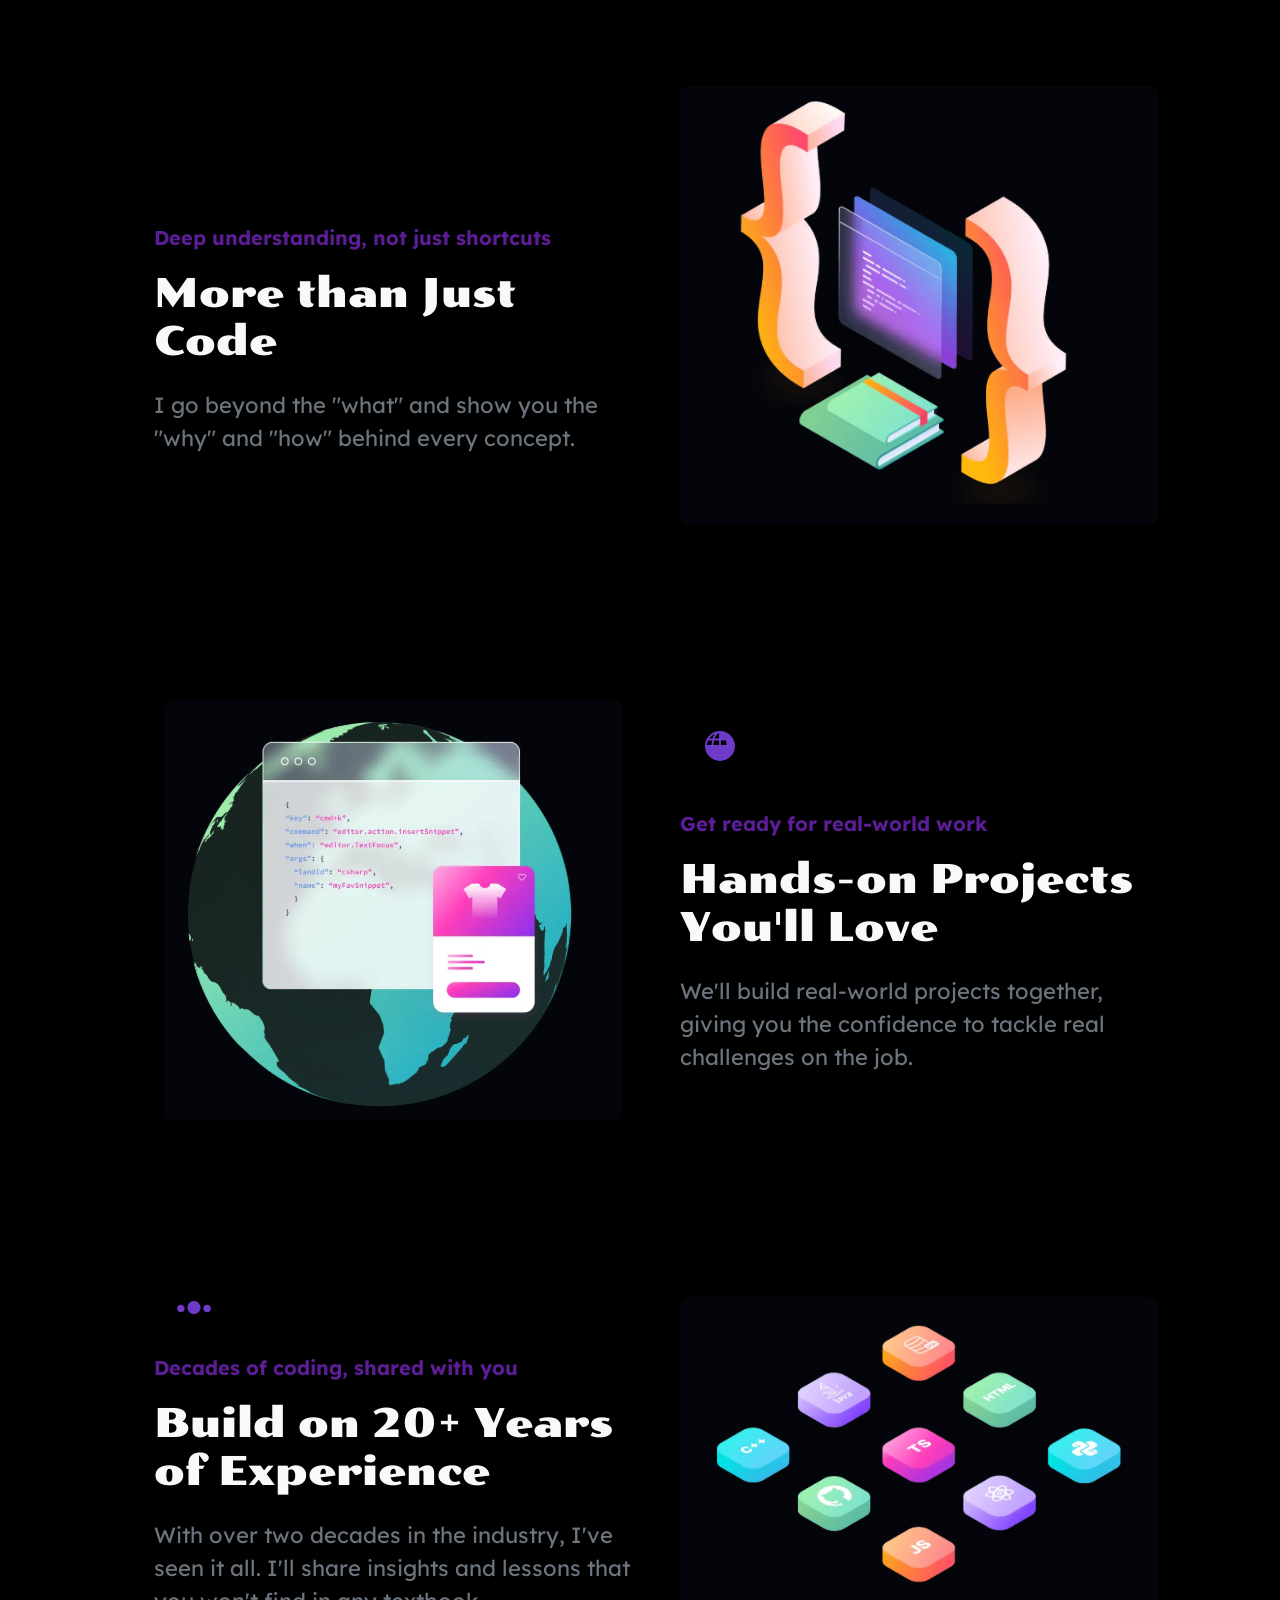
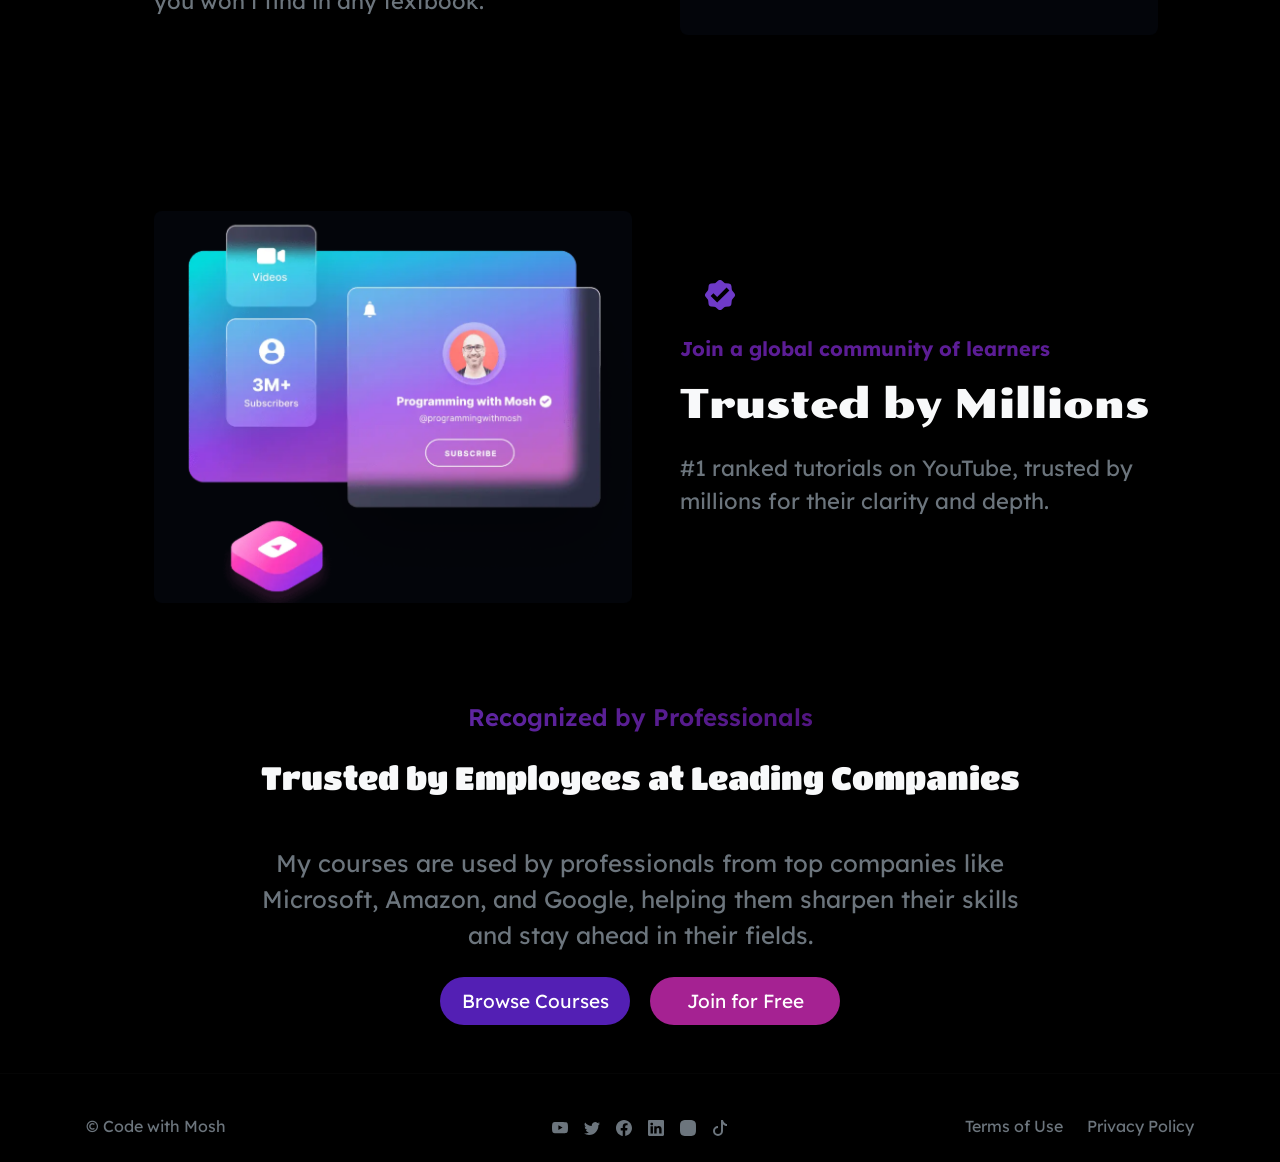
==== commit 472f1619: "Initial commit" ====
--- a/index.html
+++ b/index.html
@@ -25,7 +25,7 @@
         <header class="container pt-3">
             <div class="d-flex justify-content-between align-items-center">
                 <div id="logo_div">
-                    <a href="#"><img src="img/mosh_logo.jpg" alt="Mosh logo" height="35"></a>
+                    <a href="#"><img src="img/mosh_logo.jpg" alt="Code learning platform logo" height="35"></a>
                 </div>
 
                 <div class="d-none d-lg-flex align-items-center">
@@ -72,7 +72,7 @@
             <section class="container mt-5 pt-4 hero-row">
                 <div class="row align-items-center">
                     <div class="col-lg-6 mb-4 mb-lg-0">
-                        <h2 class="sec1-text text-light animate__animated animate__fadeInLeft">Master Coading.<br>Build Real<br>Projexts. Get<br>Heired.</h2>
+                        <h2 class="sec1-text text-light animate__animated animate__fadeInLeft">Learn Coding.<br>Build Real<br>Projects. Get<br>Hired.</h2>
                         <p class="mt-4 para1 ">Structured, no-fluff courses that teach you the <br> skills you need to succeed in the real world.</p>
 
                         <div class="mt-4 d-flex gap-3">
@@ -95,7 +95,11 @@
                     <div class="col">
                         <h4 class="text-center mt-5 pt-5">Hello,</h4>
                         <h1 class="text-light text-center mt-4">I'm Mosh Hamedani.</h1>
-                        <p class="text-secondary text-center fs-3 mt-4 para2">I've spent 20+ years in software engineering, and my goal isn't just to <br> teach you to code — it's to help you think like a professional software <br> engineer, master problem-solving, and build skills you'll use for life.</p>
+                        <p class="text-secondary text-center fs-3 mt-4 para2">
+                            I've spent 20+ years in software engineering, and my goal isn't just to <br>
+                            teach you to code — it's to help you think like a professional software <br> 
+                            engineer, master problem-solving, and build skills you'll use for life.
+                        </p>
 
                         <div class="row mt-5 pt-4">
                             <div class="col d-flex justify-content-center">
@@ -131,7 +135,7 @@
                             <div class="col-6 col-sm-4 col-md-2 text-center">
                                 <div class="glow-box mx-auto">
                                     <h2 class="fs-2 mt-4 text-warning">50</h2>
-                                    <p class="fs-6 mb-4 text-secondary fw-bold">Coading courses</p>
+                                    <p class="fs-6 mb-4 text-secondary fw-bold">Coding courses</p>
                                 </div>
                             </div>
                         </div>
@@ -155,7 +159,7 @@
                                     d="M2.5 3.5a.5.5 0 0 1 0-1h11a.5.5 0 0 1 0 1h-11zm2-2a.5.5 0 0 1 0-1h7a.5.5 0 0 1 0 1h-7zM0 13a1.5 1.5 0 0 0 1.5 1.5h13A1.5 1.5 0 0 0 16 13V6a1.5 1.5 0 0 0-1.5-1.5h-13A1.5 1.5 0 0 0 0 6v7zm6.258-6.437a.5.5 0 0 1 .507.013l4 2.5a.5.5 0 0 1 0 .848l-4 2.5A.5.5 0 0 1 6 12V7a.5.5 0 0 1 .258-.437z" />
                             </svg>
                             <p class="mt-4 fs-5 para-card">A clear path to master coding</p>
-                            <h5 class="text-light mt-3 fs-1">Perfectly Structured Courses</h5>
+                            <h3 class="text-light mt-3 fs-1">Perfectly Structured Courses</h3>
                             <p class="fs-4 mt-4 text-secondary">
                                 No more jumping between random YouTube tutorials. Follow a clear, logical path designed to build your skills step-by-step.
                             </p>
--- a/style.css
+++ b/style.css
@@ -95,14 +95,12 @@
   box-shadow: 0 6px 18px rgba(106, 58, 175, 0.4);
 }
 
-/* --- Mobile Nav Toggle (Appears below 992px) --- */
 .navbar-toggler {
   border-color: rgba(255, 255, 255, 0.1);
 }
 .navbar-toggler-icon {
   background-image: url("data:image/svg+xml,%3csvg xmlns='http://www.w3.org/2000/svg' viewBox='0 0 30 30'%3e%3cpath stroke='rgba%28255, 255, 255, 0.5%29' stroke-linecap='round' stroke-miterlimit='10' stroke-width='2' d='M4 7h22M4 15h22M4 23h22'/%3e%3c/svg%3e");
 }
-/* Style for offcanvas menu on mobile */
 .offcanvas {
   background-color: var(--bg);
   border-right: 1px solid rgba(255, 255, 255, 0.1);
@@ -120,21 +118,17 @@
 }
 
 
-/* ---------- Hero ---------- */
 .hero-row {
   padding-top: 2rem !important; 
 }
 
 .sec1-text {
-  /* Using clamp for responsive font size: min 30px, ideal 7vw, max 55px */
   font-size: clamp(30px, 7vw, 55px);
   font-family: "Titan One", sans-serif;
   line-height: 1.1;
   letter-spacing: -0.5px;
-  /* Adjusting align on small screens */
   text-align: center;
 }
-/* Override alignment for larger screens */
 @media (min-width: 992px) {
   .sec1-text {
     text-align: left;
@@ -143,15 +137,12 @@
 
 .para1 {
   color: rgb(233, 230, 230);
-  /* Using clamp for responsive font size: min 18px, ideal 2vw, max 24px */
   font-size: clamp(18px, 2vw, 24px);
   animation: fadeInUp 1.4s ease-in-out;
   max-width: 700px;
-  /* Adjusting align on small screens */
   text-align: center;
-  margin: 0.5rem auto 1rem auto; /* Center on mobile */
-}
-/* Override alignment for larger screens */
+  margin: 0.5rem auto 1rem auto;
+}
 @media (min-width: 992px) {
   .para1 {
     text-align: left;
@@ -160,7 +151,6 @@
   }
 }
 
-/* Center buttons on small screens */
 .hero-row .d-flex.gap-3 {
   justify-content: center;
 }
@@ -181,7 +171,7 @@
   border-radius: 6px;
   box-shadow: 0 6px 18px rgba(106, 58, 175, 0.18);
   transition: transform 0.18s ease, box-shadow 0.18s ease;
-  font-size: clamp(16px, 4vw, 20px); /* Responsive button text */
+  font-size: clamp(16px, 4vw, 20px); 
 }
 
 #btn_1:hover,
@@ -190,14 +180,13 @@
   box-shadow: 0 14px 30px rgba(106, 58, 175, 0.28);
 }
 
-/* ---------- Screenshot Image ---------- */
 .screenshot {
   max-width: 100%;
   height: auto;
   border-radius: 8px;
   box-shadow: 0 8px 30px rgba(0, 0, 0, 0.6);
   animation: floatImg 5s ease-in-out infinite;
-  margin-top: 2rem; /* Add space between text and image on mobile */
+  margin-top: 2rem; 
 }
 @media (min-width: 992px) {
     .screenshot {
@@ -205,25 +194,21 @@
     }
 }
 
-/* floating animation */
 @keyframes floatImg {
   0%, 100% { transform: translateY(0px); }
   50% { transform: translateY(-10px); }
 }
 
-/* ---------- Headings ---------- */
 h4 {
   background: linear-gradient(to right, #6d38c4, #8416b6);
   -webkit-background-clip: text;
   -webkit-text-fill-color: transparent;
   font-family: "Titan One", sans-serif;
-  /* Responsive h4 */
   font-size: clamp(20px, 4vw, 27px);
   animation: fadeIn 1.2s ease-in-out;
 }
 
 h1 {
-  /* Responsive h1 */
   font-size: clamp(32px, 5vw, 44px);
   font-weight: 800;
   font-family: "Oswald", sans-serif;
@@ -231,13 +216,11 @@
 }
 
 .para2 {
-  /* Responsive para2 */
   font-size: clamp(18px, 2.5vw, 24px) !important;
 }
 
-/* ---------- Video ---------- */
 .promo-video {
-  width: 90%; /* Increased size on small screens */
+  width: 90%; 
   max-width: 900px;
   height: auto;
   border-radius: 8px;
@@ -246,32 +229,31 @@
 }
 @media (min-width: 992px) {
     .promo-video {
-        width: 70%; /* Back to 70% on larger screens */
-    }
-}
-
-
-/* ---------- Glow Boxes (Stats) ---------- */
+        width: 70%;
+    }
+}
+
+
 .stats-row {
-  --bs-gutter-x: 1.5rem; /* Reduce gutter for small devices */
+  --bs-gutter-x: 1.5rem; 
   --bs-gutter-y: 2rem;
 }
 @media (min-width: 768px) {
     .stats-row {
-        --bs-gutter-x: 3rem; /* Increase gutter for medium devices */
+        --bs-gutter-x: 3rem;
         --bs-gutter-y: 3rem;
     }
 }
 @media (min-width: 992px) {
     .stats-row {
-        --bs-gutter-x: 3rem; /* Maintain large gutter */
+        --bs-gutter-x: 3rem; 
         --bs-gutter-y: 3rem;
     }
 }
 
 
 .glow-box {
-  width: 100%; /* Full width in its column on mobile */
+  width: 100%; 
   height: 130px;
   border-radius: 18px;
   border: 4px solid rgba(33, 162, 89, 0.2);
@@ -280,10 +262,9 @@
   flex-direction: column;
   justify-content: center;
   align-items: flex-start;
-  padding-left: 1.5rem; /* Reduced padding for smaller boxes */
+  padding-left: 1.5rem; 
   transition: all 0.4s ease;
 }
-/* Revert to desktop size/style on larger screens */
 @media (min-width: 768px) {
     .glow-box {
         width: 219px;
@@ -320,11 +301,9 @@
   }
 }
 
-/* ---------- Buttons CTA ---------- */
 .btn_2, .btn_3 {
-  /* Responsive button font size */
   font-size: clamp(16px, 3.5vw, 19px);
-  width: clamp(140px, 40%, 190px); /* Responsive width: min 140px, max 180px */
+  width: clamp(140px, 40%, 190px); 
   color: #fff;
   border: none;
   padding: 10px 18px;
@@ -349,14 +328,13 @@
   background-color: rgb(197, 34, 172);
   box-shadow: 0 6px 18px rgba(197, 34, 172, 0.4);
 }
-/* Adjust margin for mobile button stacking */
 @media (max-width: 576px) {
     .btn_2, .btn_3 {
         width: 100%;
     }
     .btn_3 {
         margin-left: 0 !important;
-        margin-top: 10px; /* Space between stacked buttons */
+        margin-top: 10px; 
     }
     .my-5 .col .mt-4 {
         display: flex;
@@ -366,14 +344,12 @@
 }
 
 
-/* ---------- Content / Features ---------- */
 .content {
-    /* Use gap for spacing between rows/cols on small screens */
     row-gap: 5rem;
 }
 
 .ps-5 {
-    padding-left: 1rem !important; /* Reduce excessive left padding */
+    padding-left: 1rem !important; 
 }
 @media (min-width: 768px) {
     .ps-5 {
@@ -385,7 +361,6 @@
   color: rgb(92, 29, 150);
   animation: fadeInUp 1.4s ease-in-out;
   font-weight: 700;
-  /* Responsive font size */
   font-size: clamp(16px, 2vw, 20px) !important;
 }
 
@@ -395,7 +370,6 @@
 }
 h5 {
   font-family: "Poller One", sans-serif;
-  /* Responsive h5 */
   font-size: clamp(28px, 4vw, 40px) !important;
 }
 .prof_text {
@@ -407,10 +381,8 @@
 h3 {
   font-weight: 400;
   font-family: "Titan One", sans-serif;
-  /* Responsive h3 */
   font-size: clamp(24px, 4vw, 32px);
 }
-/* Responsive feature text */
 .row .col-md-6 p.fs-4 {
     font-size: clamp(16px, 2.5vw, 22px) !important;
 }
@@ -420,12 +392,10 @@
   border-radius: 8px;
   box-shadow: 0 10px 30px rgba(0, 0, 0, 0.6);
   animation: floatImg 6s ease-in-out infinite;
-  margin-top: 2rem; /* Add margin on mobile when image is on top */
-}
-
-/* Reverse order for even rows on smaller screens for better flow */
+  margin-top: 2rem; 
+}
+
 @media (max-width: 767.98px) {
-    /* Feature 2, 4, 6 - the rows where the image is first on desktop */
     .content > .row:nth-child(even) .col-md-6:first-child {
         order: 2;
     }
@@ -433,7 +403,7 @@
         order: 1;
     }
     .feature-img {
-        margin-top: 0; /* Remove margin when image is on the bottom */
+        margin-top: 0; 
         margin-bottom: 2rem;
     }
 }
@@ -443,10 +413,9 @@
     }
 }
 
-/* icons */
 .icon-lg {
   color: rgb(110, 58, 200);
-  width: clamp(40px, 8vw, 60px); /* Responsive icon size */
+  width: clamp(40px, 8vw, 60px);
   height: clamp(40px, 8vw, 60px);
   transition: transform 0.5s ease, filter 0.5s ease;
   animation: fadeIn 1.4s ease-in-out;
@@ -457,7 +426,6 @@
   filter: drop-shadow(0 0 10px rgba(110, 58, 200, 0.7));
 }
 
-/* hr */
 hr {
   opacity: 0.5;
   color: darkgray;
@@ -468,7 +436,6 @@
   background: rgba(255,255,255,0.04);
 }
 
-/* footer */
 .footer-links {
     flex-direction: column;
     align-items: center;
@@ -492,7 +459,6 @@
   color: #fff;
 }
 
-/* ---------- Animations (Unchanged) ---------- */
 @keyframes fadeIn {
   0% { opacity: 0; transform: translateY(10px); }
   100% { opacity: 1; transform: translateY(0); }
@@ -506,32 +472,24 @@
   100% { transform: translateY(0); opacity: 1; }
 }
 
-/* ---------- Media Queries (Cleaned up) ---------- */
-
-/* Tablets / Medium Devices (Bootstrap md breakpoint) */
+
 @media (max-width: 991.98px) {
-    /* Main Nav is hidden, replaced by button */
     #nav_box {
         display: none !important;
     }
-    /* Logo and Button for Header */
     header .d-flex {
         justify-content: space-between;
     }
     .members-col {
         margin-left: 0;
-        /* Hiding member button on small screens to reduce clutter, relying on offcanvas */
         display: none !important; 
     }
 }
 
-/* Small Devices (Bootstrap sm breakpoint) */
 @media (max-width: 575.98px) {
-    /* Footer stacking */
     .footer-links {
         justify-content: center !important;
     }
-    /* Logo position */
     #logo_div {
         justify-content: center;
     }
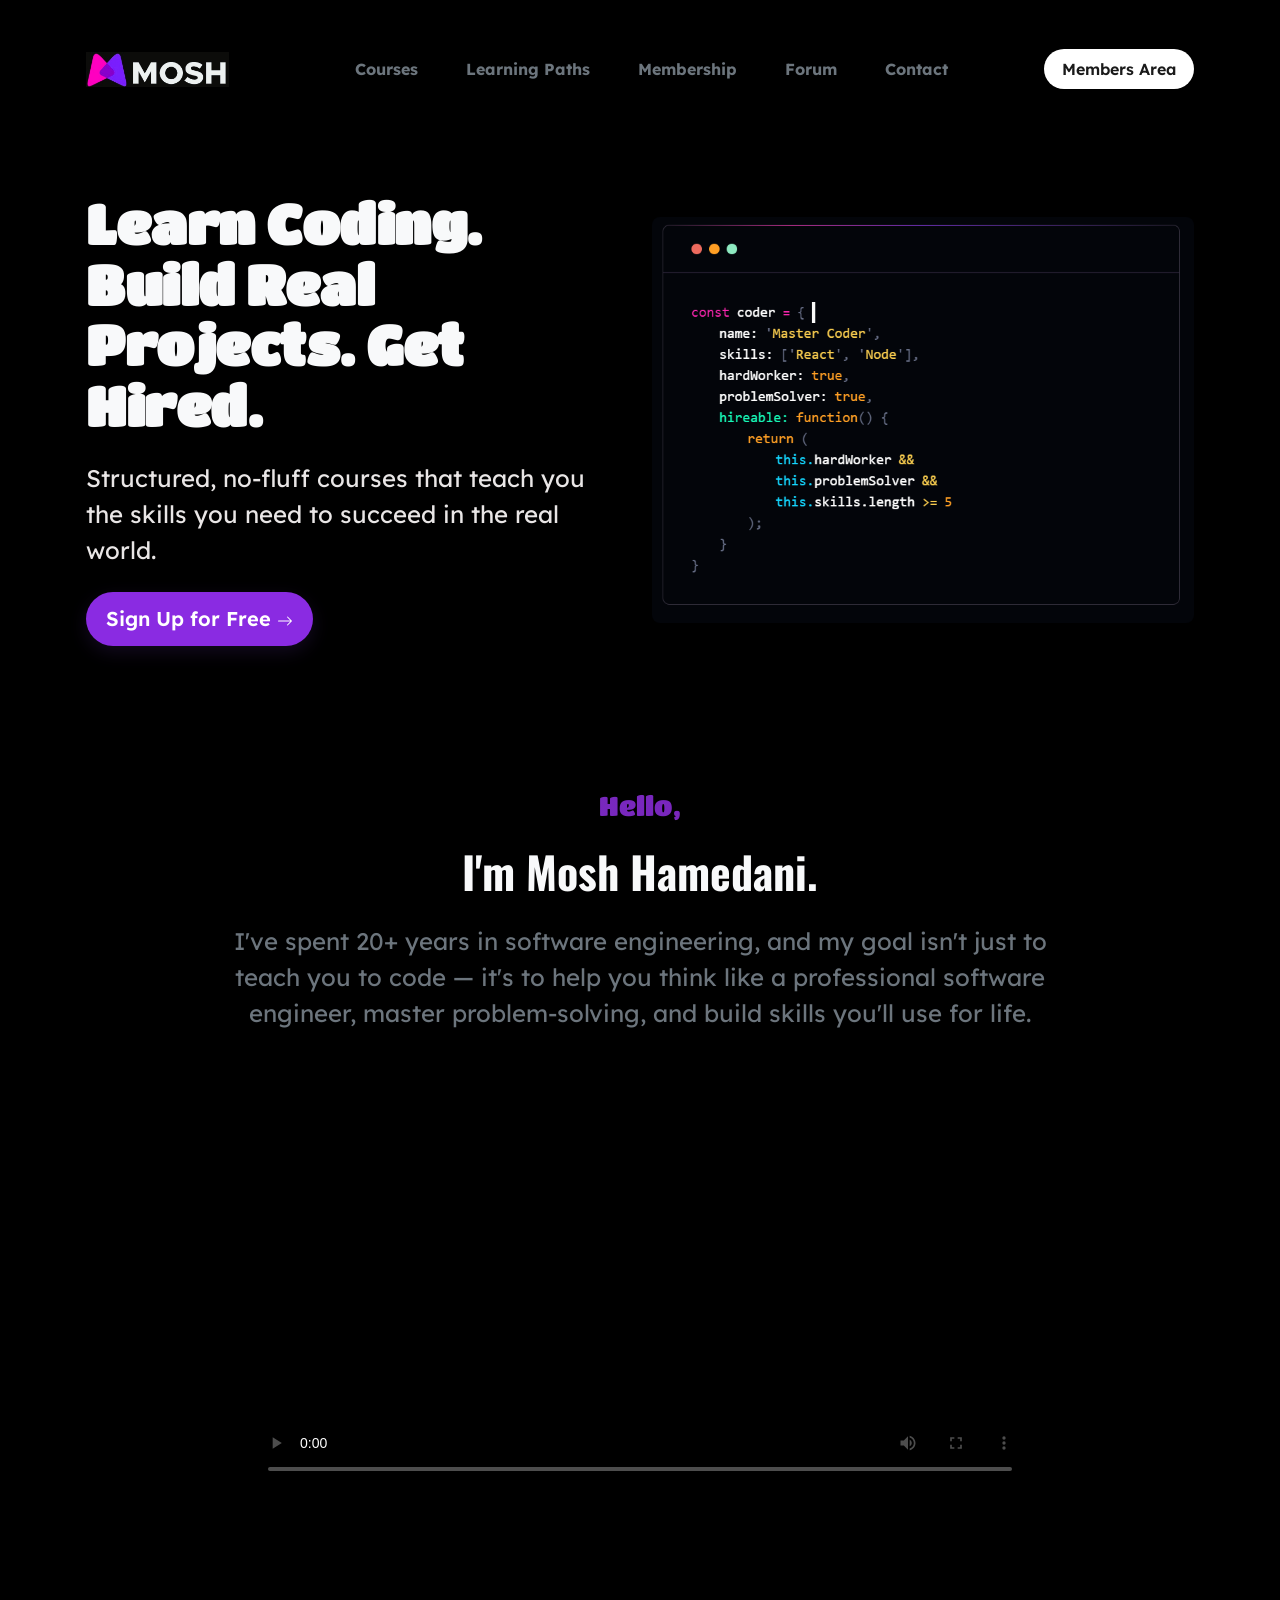
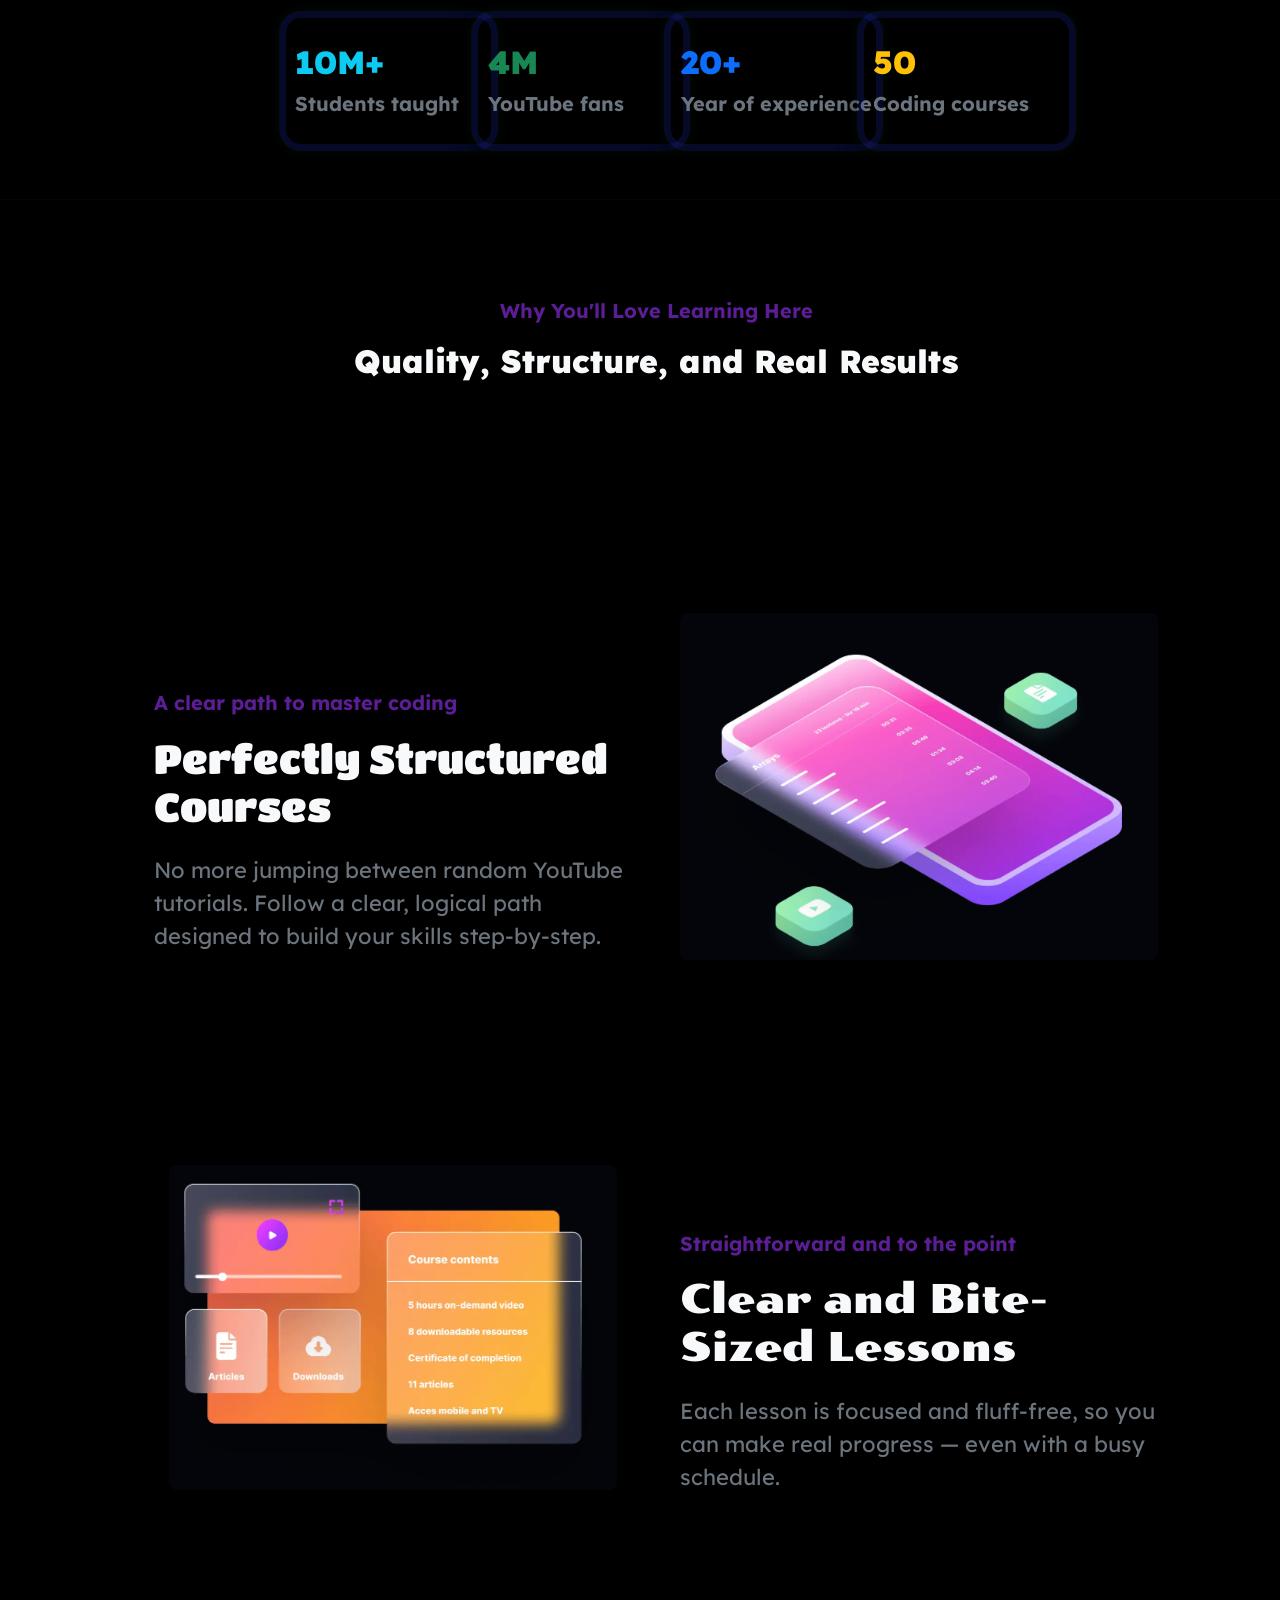
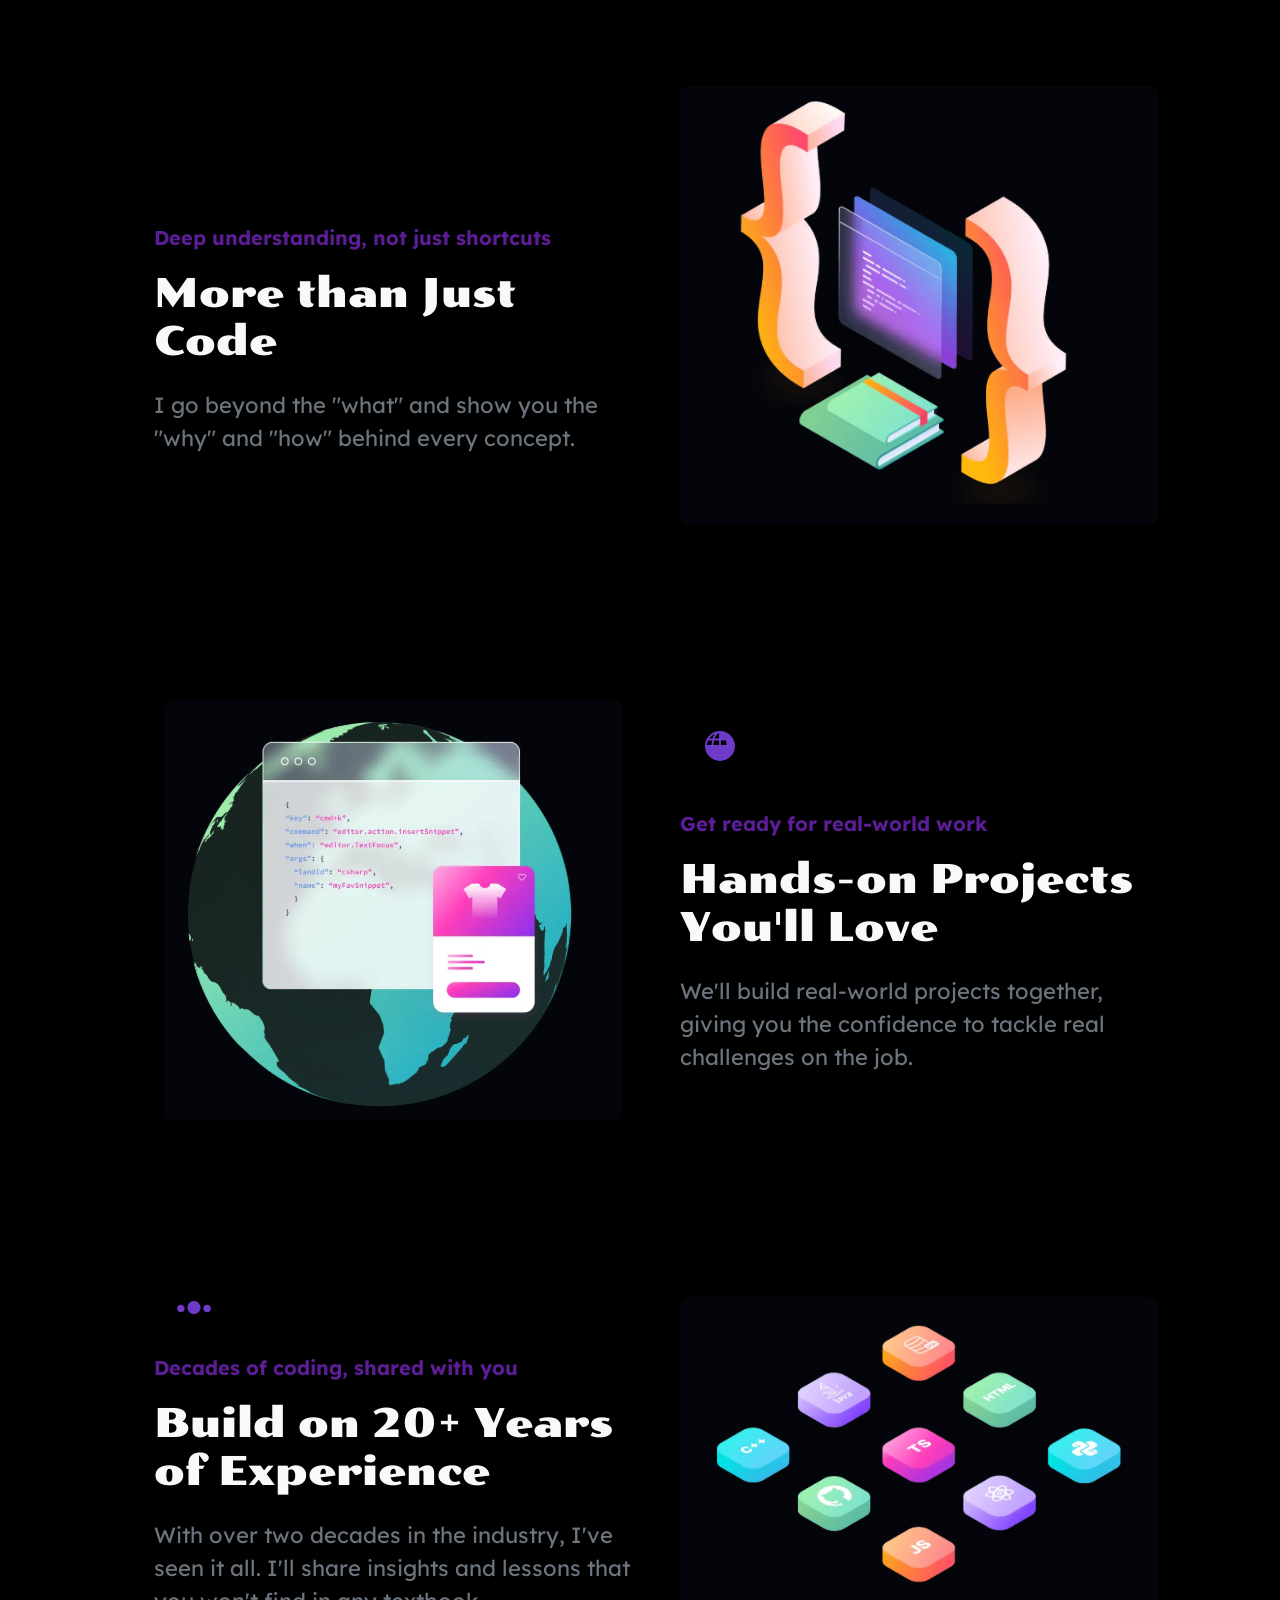
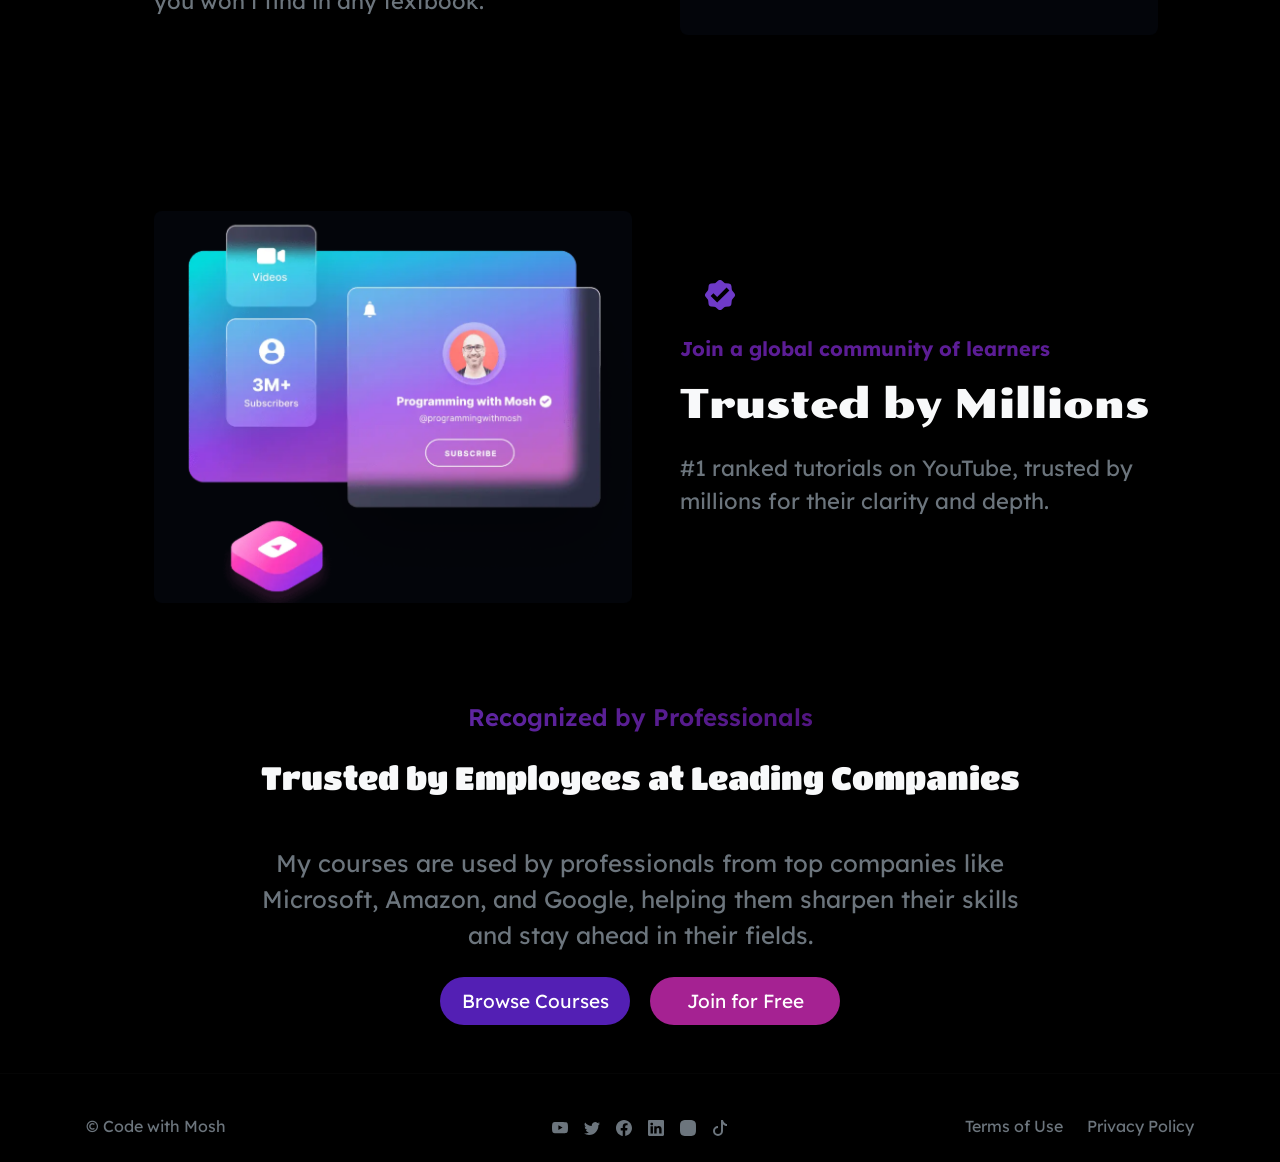
==== commit 79bec96c: "Initial commit" ====
--- a/index.html
+++ b/index.html
@@ -73,7 +73,7 @@
                 <div class="row align-items-center">
                     <div class="col-lg-6 mb-4 mb-lg-0">
                         <h2 class="sec1-text text-light animate__animated animate__fadeInLeft">Learn Coding.<br>Build Real<br>Projects. Get<br>Hired.</h2>
-                        <p class="mt-4 para1 ">Structured, no-fluff courses that teach you the <br> skills you need to succeed in the real world.</p>
+                        <p class="mt-4 para1 ">Structured, no-fluff courses that teach you the skills you need to succeed in the real world.</p>
 
                         <div class="mt-4 d-flex gap-3">
                             <button type="button" id="btn_1" class="btn btn-primary rounded-pill btn-signup">Sign Up for Free
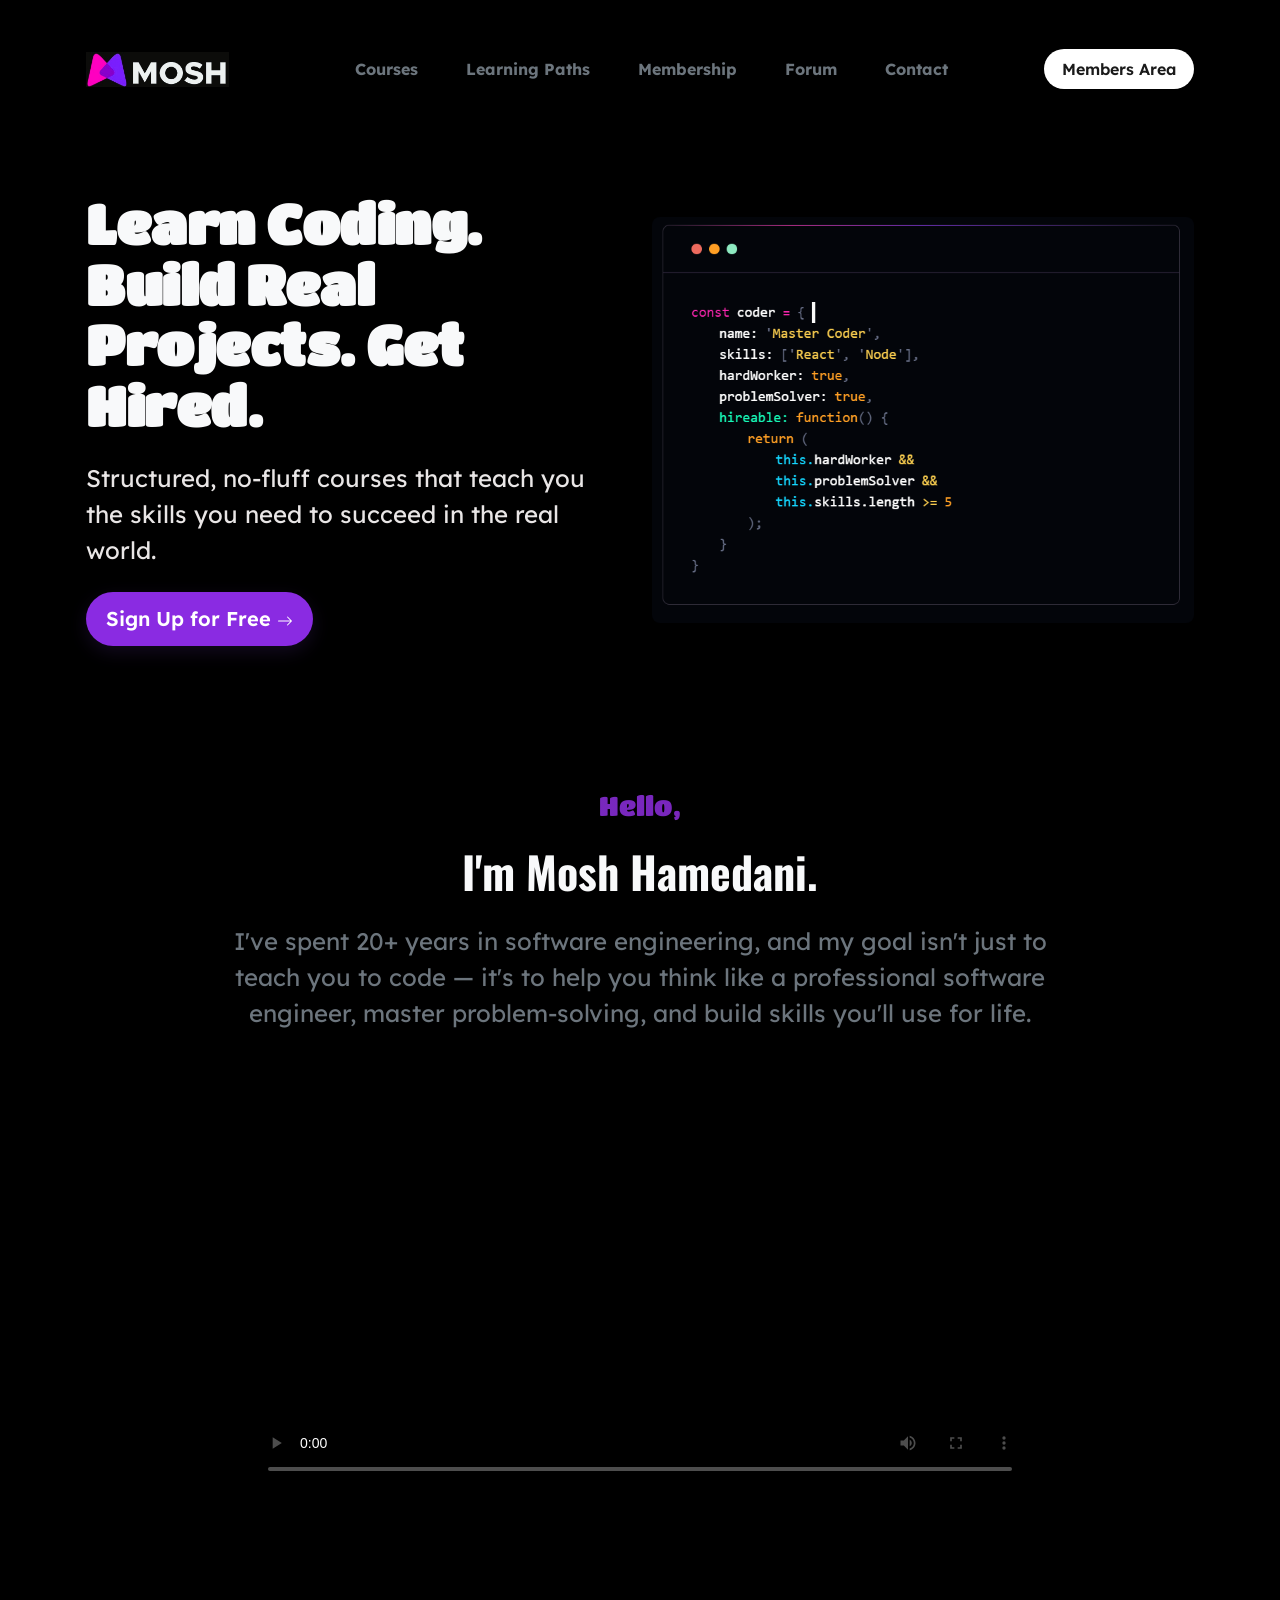
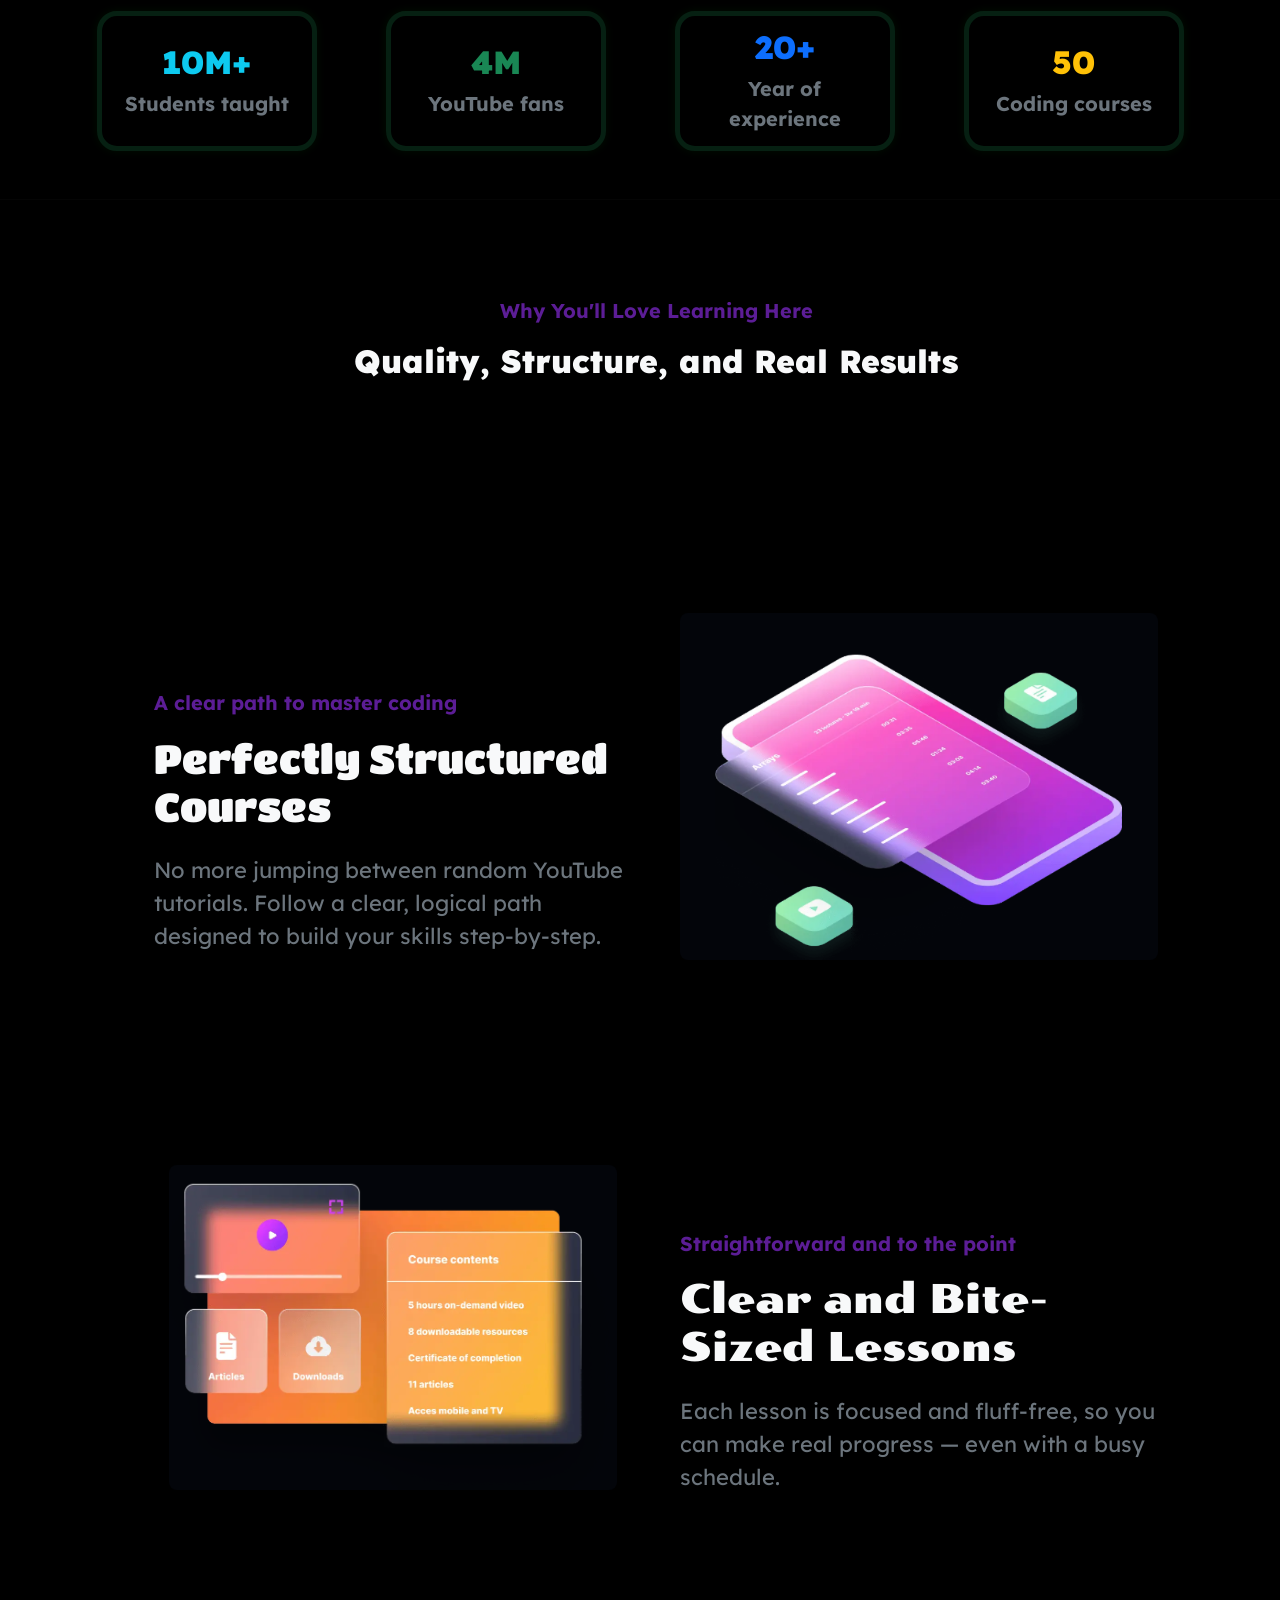
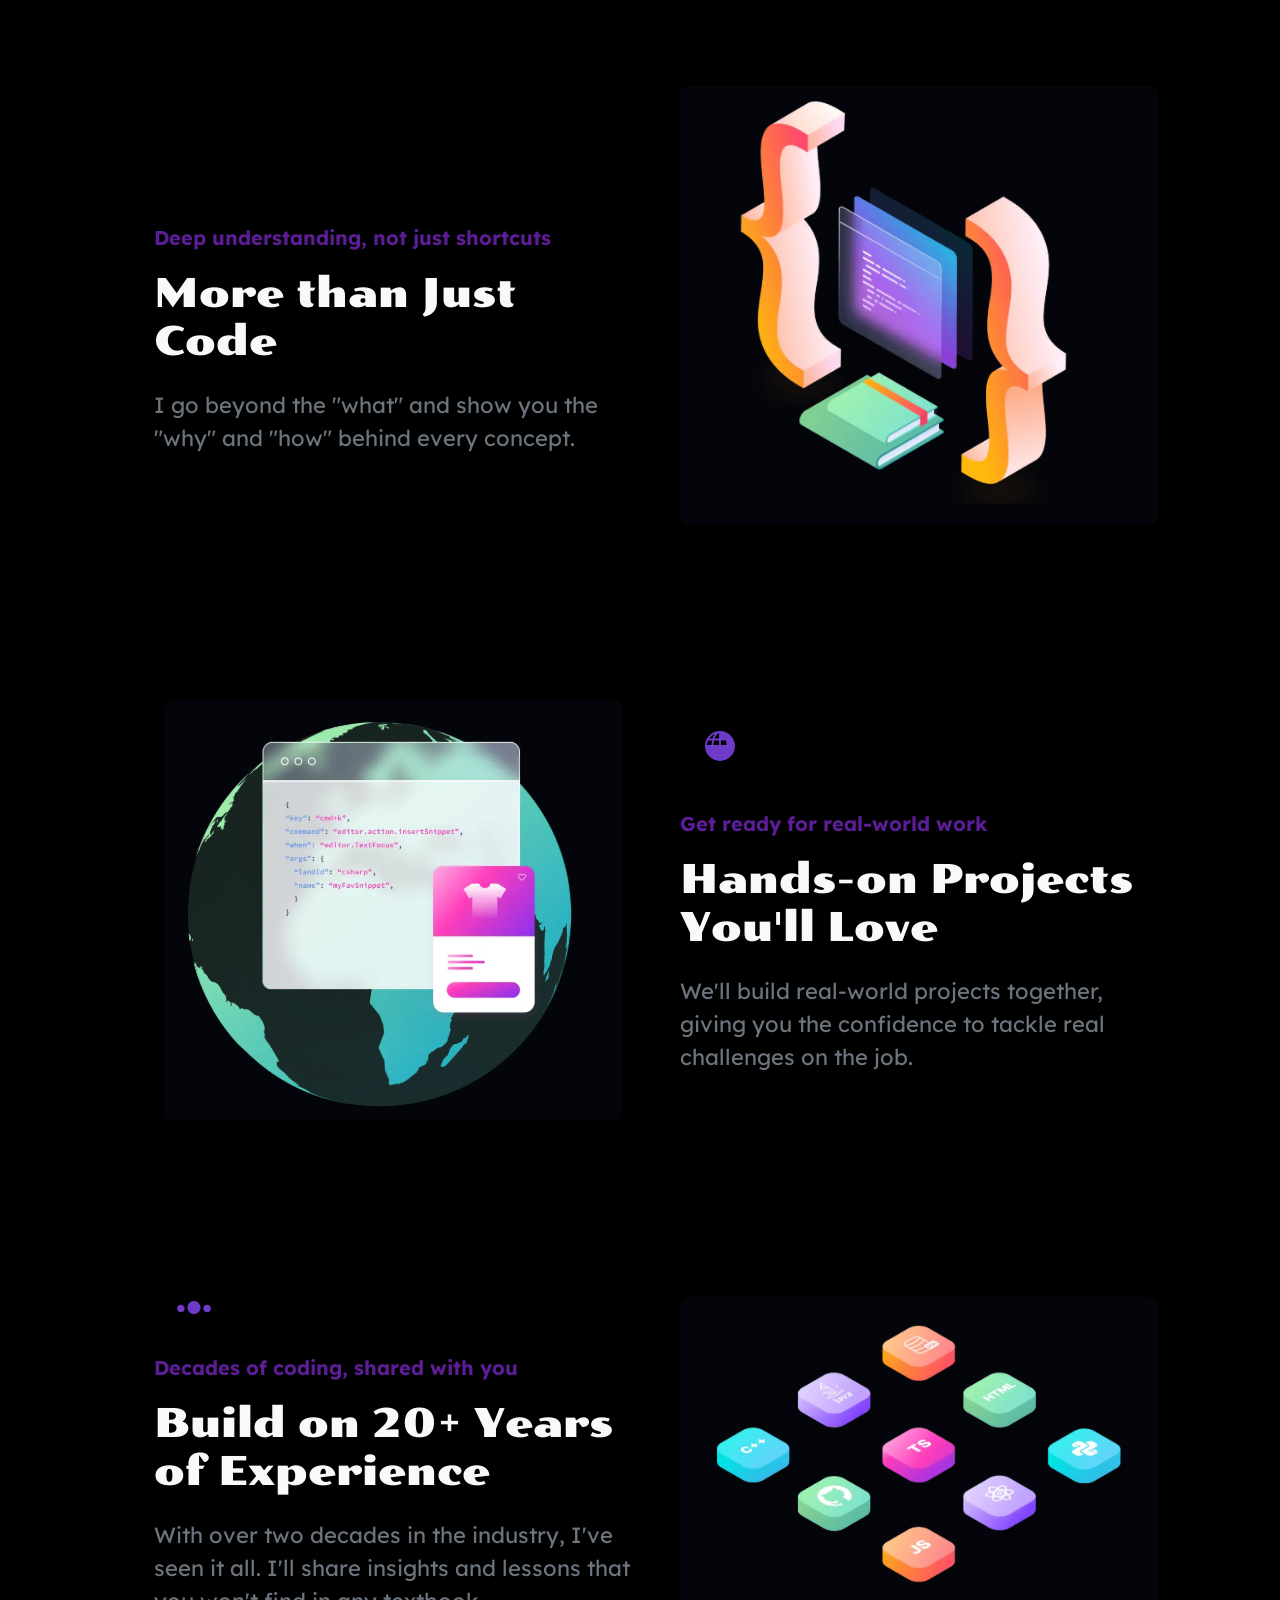
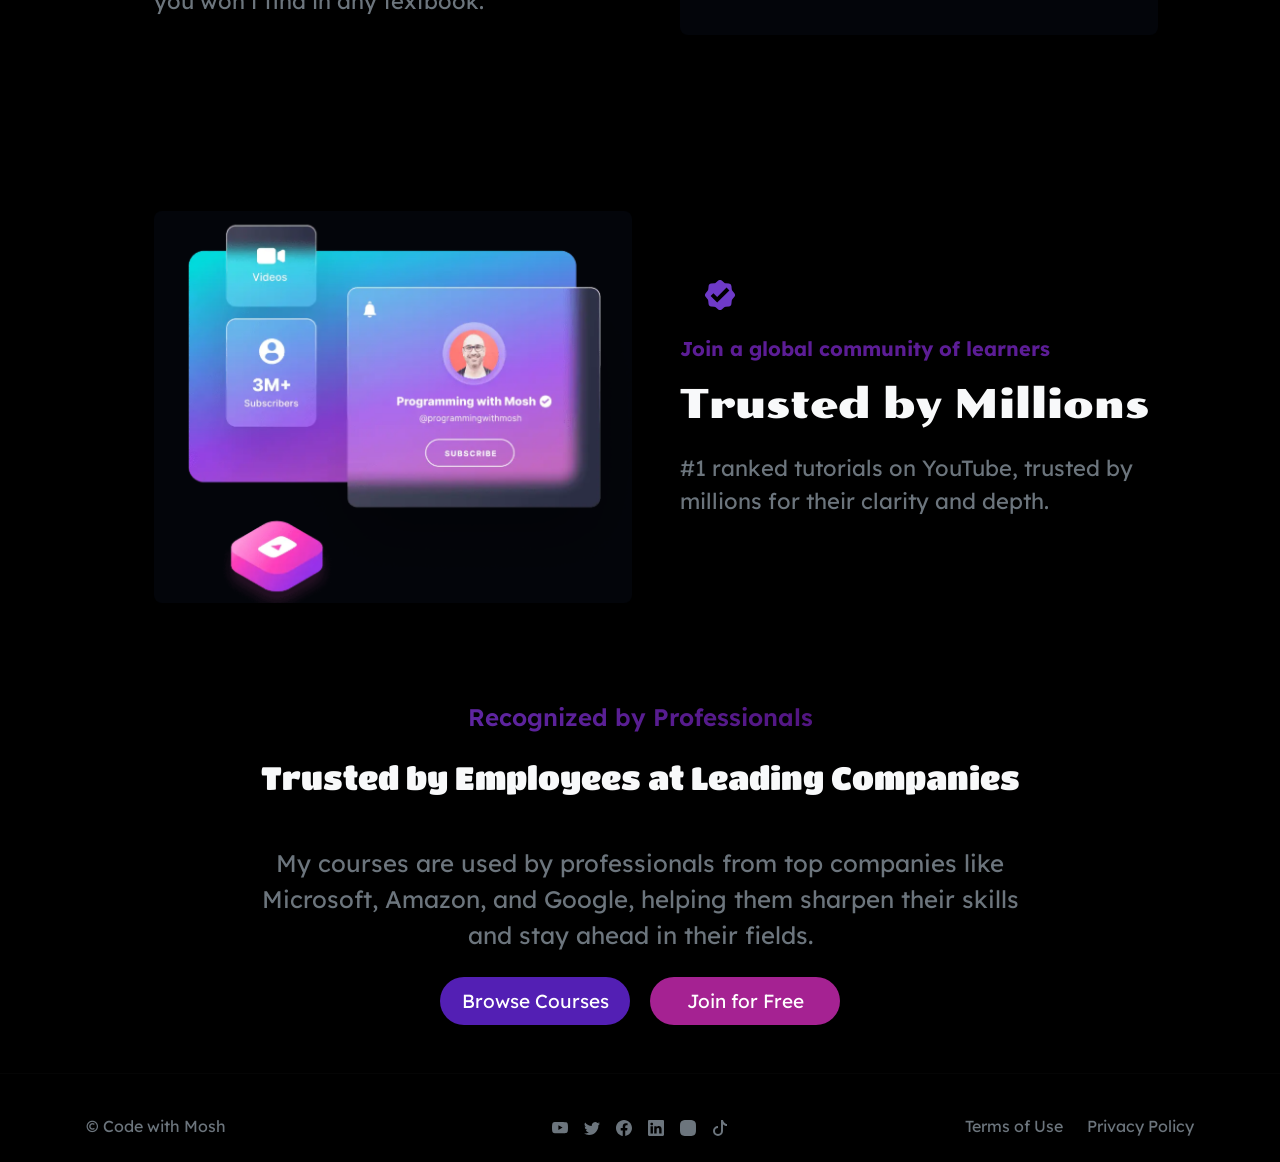
==== commit af80b8cb: "Update project" ====
--- a/index.html
+++ b/index.html
@@ -110,35 +110,37 @@
                             </div>
                         </div>
 
-                        <div class="row mt-5 pt-4 justify-content-center stats-row g-5">
-                            <div class="col-6 col-sm-4 col-md-2 text-center">
-                                <div class="glow-box mx-auto">
-                                    <h2 class="fs-2 mt-4 text-info">10M+</h2>
-                                    <p class="fs-5 mb-4 text-secondary fw-bold">Students taught</p>
-                                </div>
-                            </div>
-
-                            <div class="col-6 col-sm-4 col-md-2 text-center">
-                                <div class="glow-box mx-auto">
-                                    <h2 class="fs-2 mt-4 text-success">4M</h2>
-                                    <p class="fs-5 mb-4  text-secondary fw-bold">YouTube fans</p>
-                                </div>
-                            </div>
-
-                            <div class="col-6 col-sm-4 col-md-2 text-center">
-                                <div class="glow-box mx-auto">
-                                    <h2 class="fs-2 mt-4 text-primary">20+</h2>
-                                    <p class="fs-6 mb-4 text-secondary fw-bold">Year of experience</p>
-                                </div>
-                            </div>
-
-                            <div class="col-6 col-sm-4 col-md-2 text-center">
-                                <div class="glow-box mx-auto">
-                                    <h2 class="fs-2 mt-4 text-warning">50</h2>
-                                    <p class="fs-6 mb-4 text-secondary fw-bold">Coding courses</p>
-                                </div>
-                            </div>
-                        </div>
+                        <div class="row mt-5 pt-4 justify-content-center stats-row g-4">
+
+                        <div class="col-6 col-md-3 text-center">
+                            <div class="glow-box mx-auto">
+                                <h2 class="fs-2 mt-4 text-info">10M+</h2>
+                                <p class="fs-5 mb-4 text-secondary fw-bold">Students taught</p>
+                            </div>
+                        </div>
+
+                        <div class="col-6 col-md-3 text-center">
+                            <div class="glow-box mx-auto">
+                                <h2 class="fs-2 mt-4 text-success">4M</h2>
+                                <p class="fs-5 mb-4 text-secondary fw-bold">YouTube fans</p>
+                            </div>
+                        </div>
+
+                        <div class="col-6 col-md-3 text-center">
+                            <div class="glow-box mx-auto">
+                                <h2 class="fs-2 mt-4 text-primary">20+</h2>
+                                <p class="fs-6 mb-4 text-secondary fw-bold">Year of experience</p>
+                            </div>
+                        </div>
+
+                        <div class="col-6 col-md-3 text-center">
+                            <div class="glow-box mx-auto">
+                                <h2 class="fs-2 mt-4 text-warning">50</h2>
+                                <p class="fs-6 mb-4 text-secondary fw-bold">Coding courses</p>
+                            </div>
+                        </div>
+
+                    </div>
                     </div>
                 </div>
             </section>
@@ -272,7 +274,7 @@
                     <div class="col text-center">
                         <p class="text mt-5 fs-4 prof_text">Recognized by Professionals</p>
                         <h3 class="text-light mt-4 fs-2">Trusted by Employees at Leading Companies</h3>
-                        <p class="fs-4 mt-5 text-secondary">My courses are used by professionals from top companies like <br> Microsoft, Amazon, and Google, helping them sharpen their skills <br> and stay ahead in their fields.</p>
+                        <p class="fs-4 mt-5 text-secondary">My courses are used by professionals from top companies like <br>Microsoft, Amazon, and Google, helping them sharpen their skills <br> and stay ahead in their fields.</p>
 
                         <div class="mt-4">
                             <button type="button" class="btn btn-lg rounded-pill btn_2">Browse Courses</button>
--- a/style.css
+++ b/style.css
@@ -254,6 +254,7 @@
 
 .glow-box {
   width: 100%; 
+  max-width: 240px;
   height: 130px;
   border-radius: 18px;
   border: 4px solid rgba(33, 162, 89, 0.2);
@@ -261,17 +262,19 @@
   display: flex;
   flex-direction: column;
   justify-content: center;
-  align-items: flex-start;
-  padding-left: 1.5rem; 
+  align-items: center;
+  text-align: center;
+  padding-left: 1rem; 
   transition: all 0.4s ease;
 }
 @media (min-width: 768px) {
     .glow-box {
-        width: 219px;
-        height: 140px;
-        border-radius: 22px;
-        border: 7px solid rgba(33, 49, 196, 0.2);
-        padding-left: 0.6rem;
+        width: 100%;
+        max-width: 220px;
+        min-height: 140px;
+        border-radius: 20px;
+        border-width: 5px;
+        padding: 1rem 0.75rem;
     }
 }
 
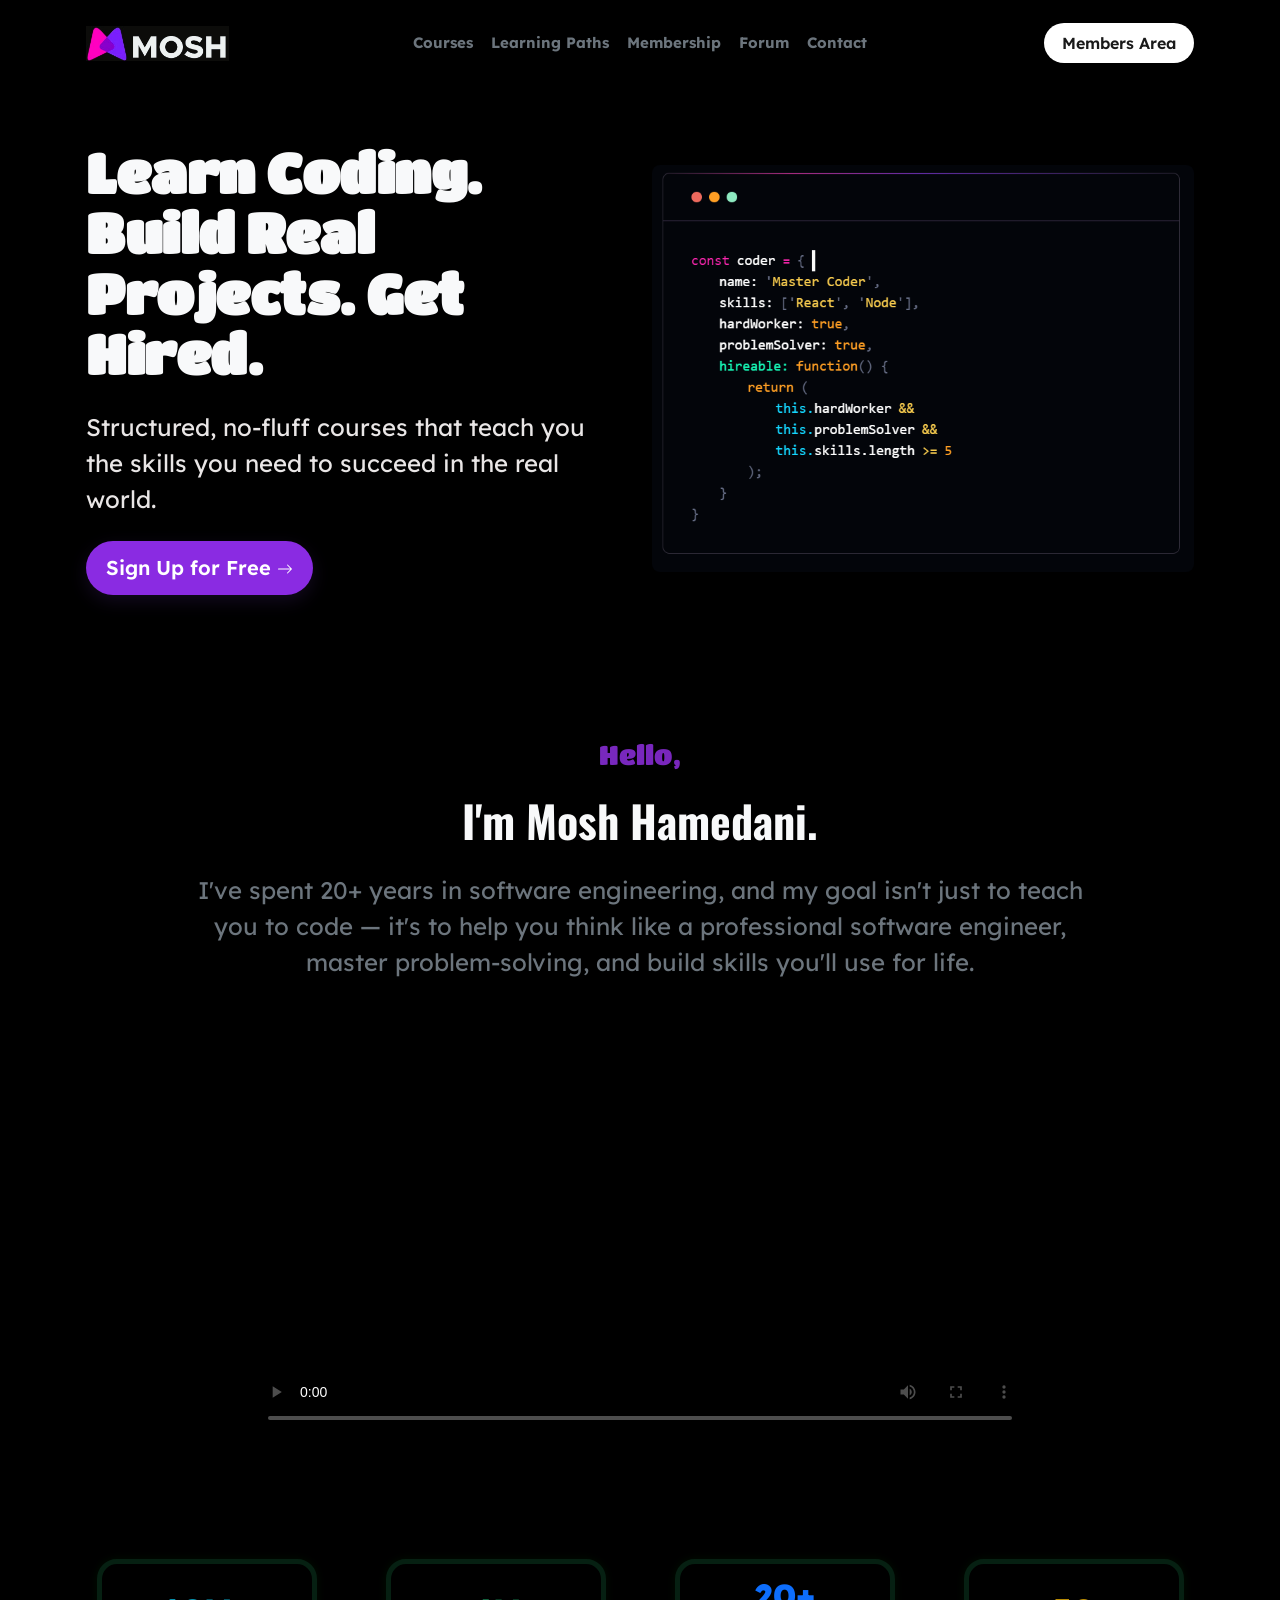
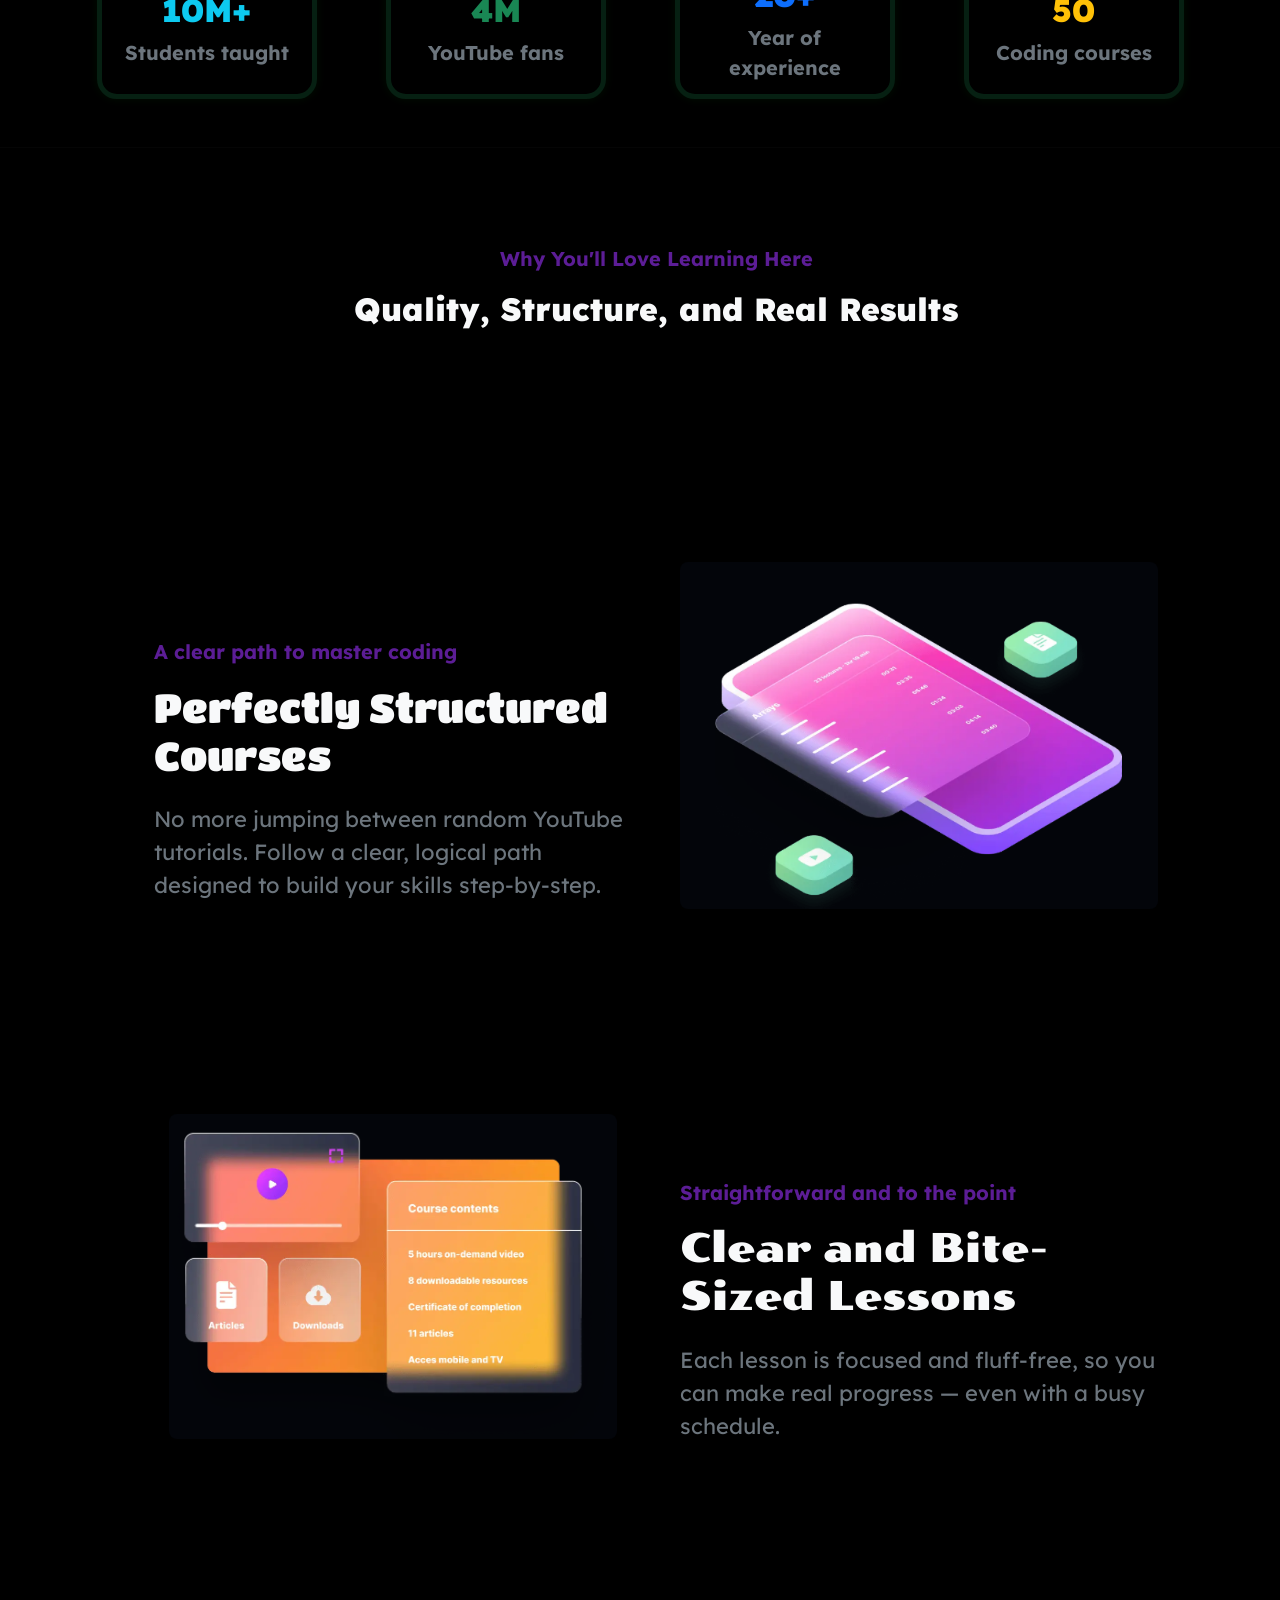
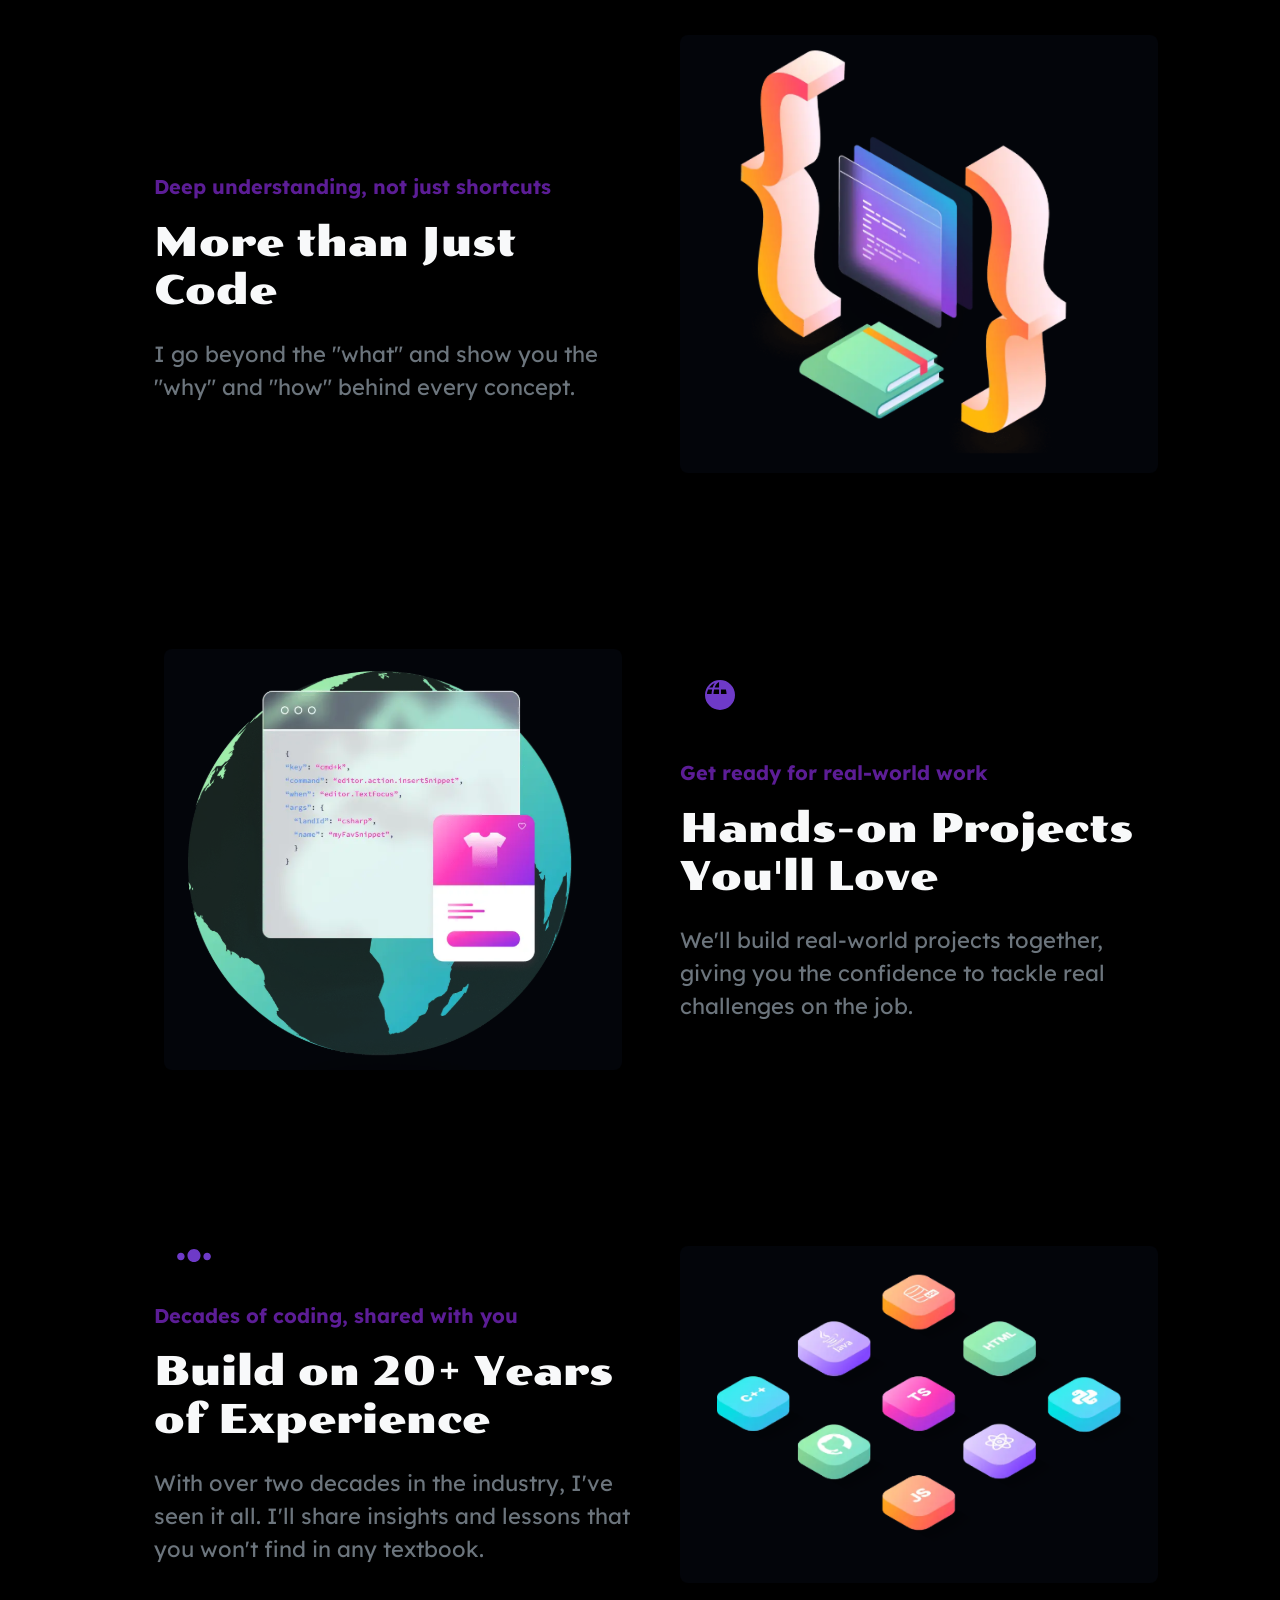
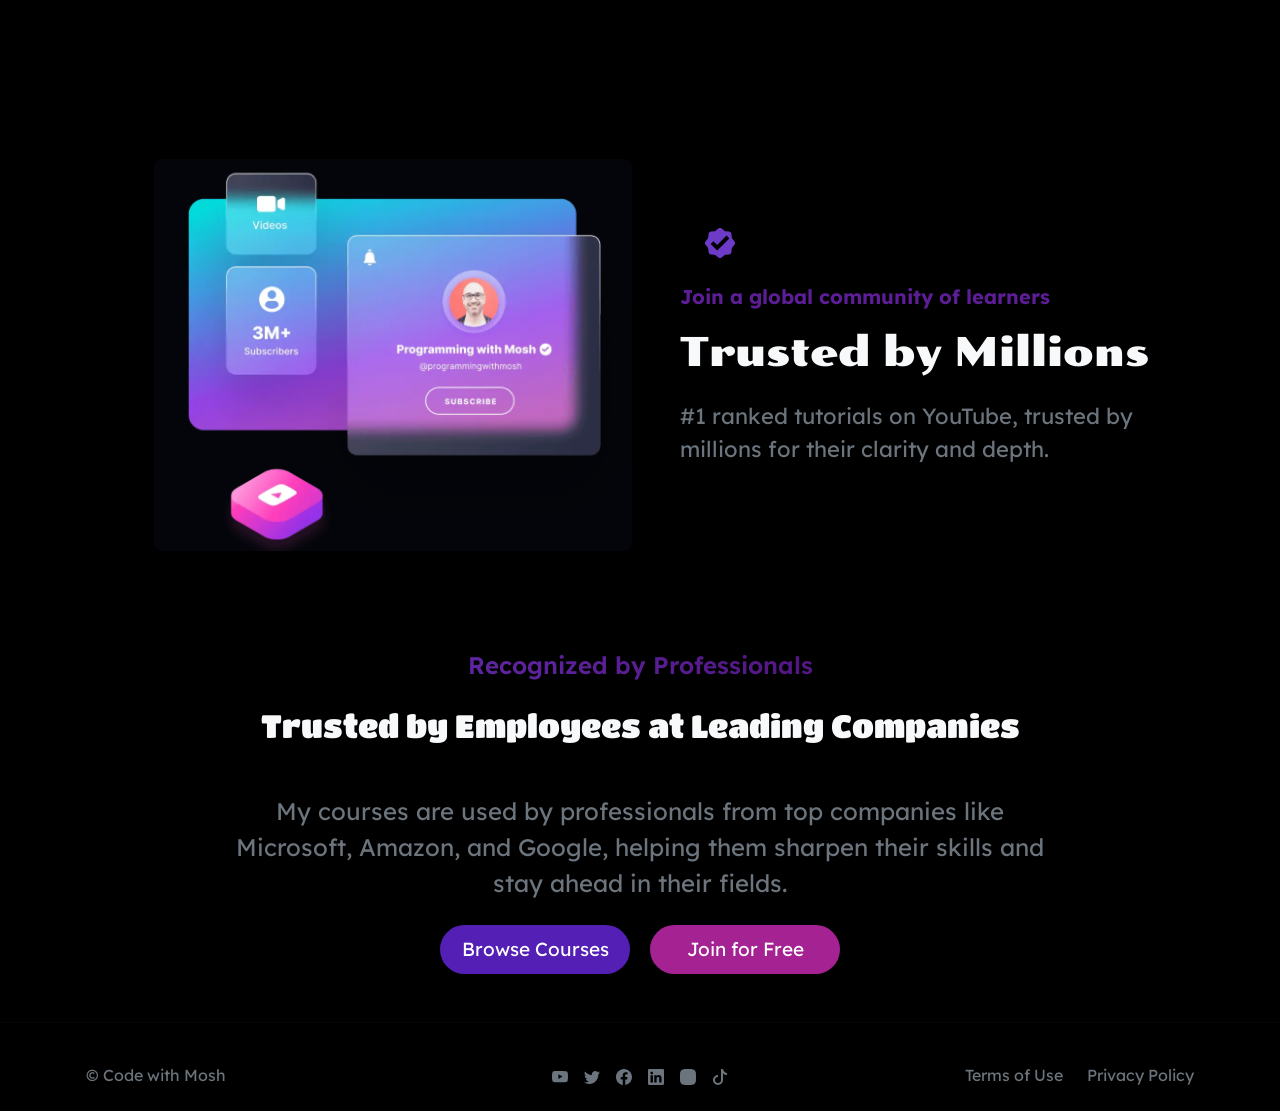
==== commit a34e7df3: "Update project" ====
--- a/index.html
+++ b/index.html
@@ -28,9 +28,9 @@
                     <a href="#"><img src="img/mosh_logo.jpg" alt="Code learning platform logo" height="35"></a>
                 </div>
 
-                <div class="d-none d-lg-flex align-items-center">
+                <div class="d-none d-lg-flex align-items-center ms-auto">
                     <nav id="nav_box" aria-label="Main navigation">
-                        <ul class="nav gap-3 mb-0">
+                        <ul class="nav mb-0">
                             <li class="nav-item"><a class="nav-link text-secondary" href="#">Courses</a></li>
                             <li class="nav-item"><a class="nav-link text-secondary" href="#">Learning Paths</a></li>
                             <li class="nav-item"><a class="nav-link text-secondary" href="#">Membership</a></li>
@@ -96,8 +96,8 @@
                         <h4 class="text-center mt-5 pt-5">Hello,</h4>
                         <h1 class="text-light text-center mt-4">I'm Mosh Hamedani.</h1>
                         <p class="text-secondary text-center fs-3 mt-4 para2">
-                            I've spent 20+ years in software engineering, and my goal isn't just to <br>
-                            teach you to code — it's to help you think like a professional software <br> 
+                            I've spent 20+ years in software engineering, and my goal isn't just to
+                            teach you to code — it's to help you think like a professional software
                             engineer, master problem-solving, and build skills you'll use for life.
                         </p>
 
@@ -110,7 +110,7 @@
                             </div>
                         </div>
 
-                        <div class="row mt-5 pt-4 justify-content-center stats-row g-4">
+                      <div class="row mt-5 pt-4 justify-content-center stats-row g-4">
 
                         <div class="col-6 col-md-3 text-center">
                             <div class="glow-box mx-auto">
@@ -274,7 +274,11 @@
                     <div class="col text-center">
                         <p class="text mt-5 fs-4 prof_text">Recognized by Professionals</p>
                         <h3 class="text-light mt-4 fs-2">Trusted by Employees at Leading Companies</h3>
-                        <p class="fs-4 mt-5 text-secondary">My courses are used by professionals from top companies like <br>Microsoft, Amazon, and Google, helping them sharpen their skills <br> and stay ahead in their fields.</p>
+                        <p class="fs-4 mt-5 text-secondary company-para">
+                            My courses are used by professionals from top companies like
+                            Microsoft, Amazon, and Google, helping them sharpen their skills
+                            and stay ahead in their fields.
+                        </p>
 
                         <div class="mt-4">
                             <button type="button" class="btn btn-lg rounded-pill btn_2">Browse Courses</button>
--- a/style.css
+++ b/style.css
@@ -45,6 +45,10 @@
   color: #c9c0c0;
   text-decoration: none;
   font-weight: 700;
+  font-size: 15px;
+  white-space: nowrap;
+  padding-left: 0;
+  padding-right: 0;
   position: relative;
   transition: color 0.3s ease;
   animation: fadeIn 1.2s ease-in-out;
@@ -72,10 +76,17 @@
 }
 
 .members-col {
-  margin-left: 80px;
+  margin-left: 20px;
   display: flex;
-  justify-content: flex-end;
   align-items: center;
+  flex-shrink: 0;
+}
+#nav_box .nav {
+  display: flex;
+  align-items: center;
+  justify-content: center;
+  flex-wrap: nowrap;
+  gap: 18px;
 }
 
 .members-btn {
@@ -217,6 +228,10 @@
 
 .para2 {
   font-size: clamp(18px, 2.5vw, 24px) !important;
+  max-width: 900px;
+  margin-left: auto;
+  margin-right: auto;
+  text-align: center;
 }
 
 .promo-video {
@@ -452,6 +467,12 @@
     }
 }
 
+.company-para {
+  max-width: 850px;
+  margin-left: auto;
+  margin-right: auto;
+  text-align: center;
+}
 footer a {
   color: var(--muted);
   text-decoration: none;
@@ -500,4 +521,31 @@
         flex-direction: column;
         gap: 10px !important;
     }
+}
+
+@media (min-width: 992px) {
+
+  header > .d-flex {
+    position: relative;
+    justify-content: center !important;
+  }
+
+  #logo_div {
+    position: absolute;
+    left: 0;
+  }
+
+  header .d-none.d-lg-flex {
+    margin-left: 0 !important;
+  }
+
+  #nav_box .nav {
+    justify-content: center;
+  }
+
+  .members-col {
+    position: absolute;
+    right: 0;
+  }
+
 }
